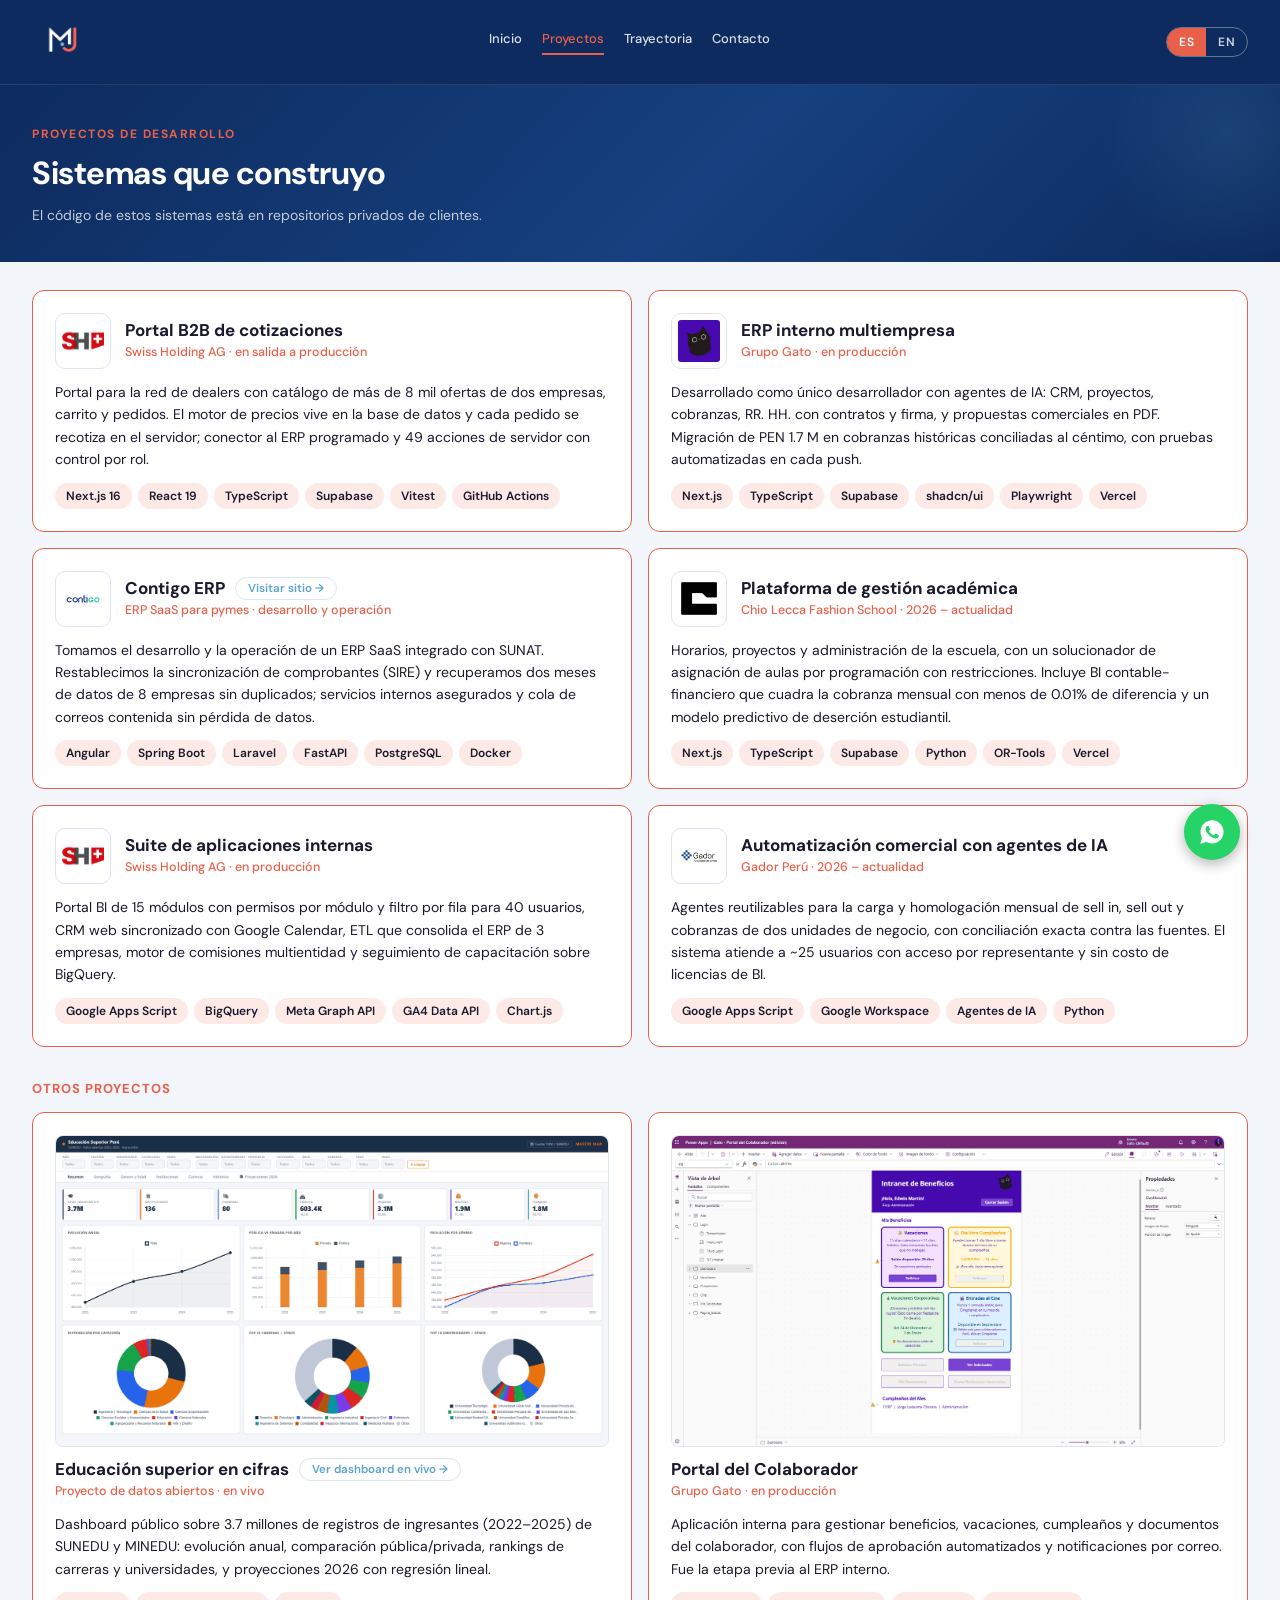
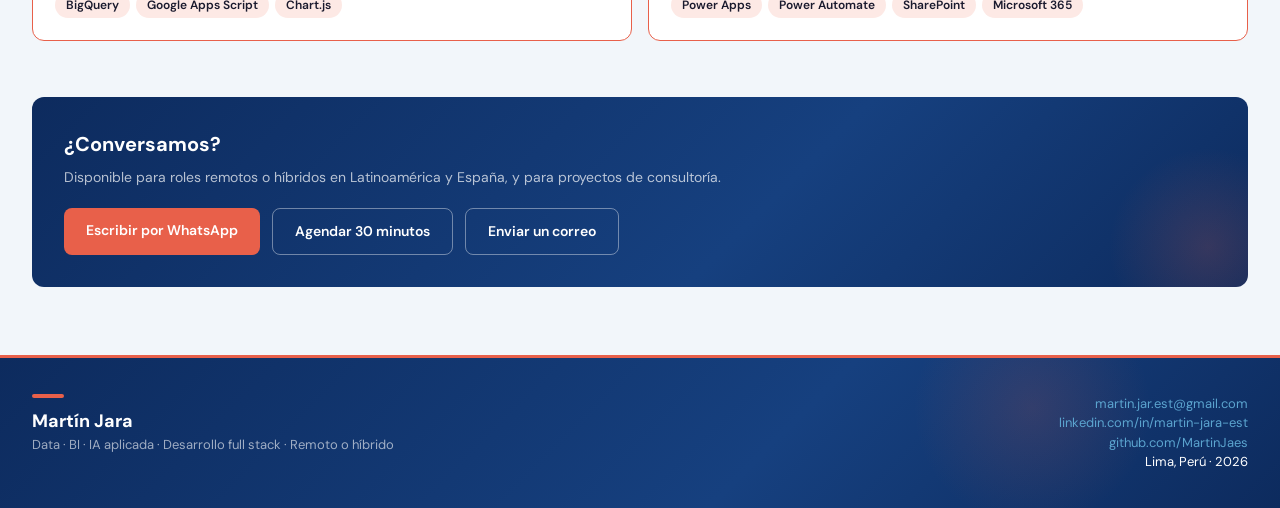
==== proyectos/index.html @ 6c0224cc "Portafolio v3: sitio en tres paginas (Inicio, Proyectos, Trayectoria), tarjetas simetricas y bilingu" ====
<!DOCTYPE html>
<html lang="es">
<head>
<meta charset="UTF-8">
<meta name="viewport" content="width=device-width, initial-scale=1.0">
<title>Proyectos | Martín Jara</title>
<meta name="description" content="Sistemas de datos, BI e IA aplicada construidos con Next.js, Supabase, Google Apps Script y BigQuery.">
<meta name="author" content="Martín Jara">
<meta name="robots" content="index, follow">
<link rel="canonical" href="https://martinjara.work/proyectos/">
<link rel="alternate" hreflang="es" href="https://martinjara.work/proyectos/">
<link rel="alternate" hreflang="en" href="https://martinjara.work/proyectos/?lang=en">
<link rel="alternate" hreflang="x-default" href="https://martinjara.work/proyectos/">
<script>(function(){try{var p=new URLSearchParams(location.search).get("lang");var s=null;try{s=localStorage.getItem("lang");}catch(e){}var l=(p==="en"||p==="es")?p:(s==="en"?"en":"es");document.documentElement.lang=l;}catch(e){}})();</script>
<meta property="og:type" content="website">
<meta property="og:title" content="Proyectos | Martín Jara">
<meta property="og:description" content="Sistemas de datos, BI e IA aplicada construidos con Next.js, Supabase, Google Apps Script y BigQuery.">
<meta property="og:image" content="https://martinjara.work/Imagenes/Opengraph.jpg">
<meta property="og:image:width" content="1536">
<meta property="og:image:height" content="1024">
<meta property="og:url" content="https://martinjara.work/proyectos/">
<meta property="og:site_name" content="Martín Jara">
<meta property="og:locale" content="es_PE">
<meta property="og:locale:alternate" content="en_US">
<meta name="twitter:card" content="summary_large_image">
<meta name="twitter:title" content="Proyectos | Martín Jara">
<meta name="twitter:description" content="Sistemas de datos, BI e IA aplicada construidos con Next.js, Supabase, Google Apps Script y BigQuery.">
<meta name="twitter:image" content="https://martinjara.work/Imagenes/Opengraph.jpg">
<link rel="icon" type="image/png" href="/Imagenes/LOGO PERSONAL.png">
<link rel="preconnect" href="https://fonts.googleapis.com">
<link href="https://fonts.googleapis.com/css2?family=DM+Sans:wght@300;400;500;600;700&display=swap" rel="stylesheet">
<link rel="stylesheet" href="/assets/site.css">

</head>
<body data-page="proyectos" data-title-es="Proyectos | Martín Jara" data-title-en="Projects | Martín Jara" data-desc-es="Sistemas de datos, BI e IA aplicada construidos con Next.js, Supabase, Google Apps Script y BigQuery." data-desc-en="Data, BI and applied AI systems built with Next.js, Supabase, Google Apps Script and BigQuery.">
<a href="https://wa.me/51980005257" target="_blank" class="float-whatsapp" aria-label="WhatsApp">
  <svg width="28" height="28" viewBox="0 0 24 24" fill="white"><path d="M12.04 2C6.58 2 2.13 6.45 2.13 11.91c0 1.75.46 3.45 1.32 4.95L2 22l5.25-1.38a9.9 9.9 0 0 0 4.79 1.22h.01c5.46 0 9.91-4.45 9.91-9.91 0-2.65-1.03-5.14-2.9-7.01A9.82 9.82 0 0 0 12.04 2zm5.79 14.13c-.24.68-1.4 1.31-1.93 1.38-.5.07-1.11.1-1.79-.11-.41-.13-.94-.3-1.62-.6-2.84-1.23-4.7-4.1-4.84-4.29-.14-.19-1.16-1.55-1.16-2.96s.73-2.1.99-2.39c.26-.28.57-.35.76-.35.19 0 .38 0 .55.01.18.01.41-.07.64.49.24.57.81 1.98.88 2.12.07.14.12.31.02.5-.09.19-.14.31-.28.48-.14.17-.29.37-.42.5-.14.14-.28.29-.12.57.16.28.7 1.16 1.51 1.88 1.04.92 1.91 1.21 2.19 1.35.28.14.44.12.61-.07.16-.19.7-.81.88-1.09.19-.28.37-.23.62-.14.26.09 1.63.77 1.91.91.28.14.47.21.54.33.07.12.07.68-.17 1.36z"/></svg>
</a>
<nav class="navbar">
  <div class="container navbar-inner">
    <a href="/" class="navbar-logo-link"><img src="/Imagenes/logo personal negativo sin fondo.png" alt="Martín Jara" class="navbar-logo"></a>
    <div class="navbar-links" id="navLinks">
      <a href="/"><span data-l="es">Inicio</span><span data-l="en">Home</span></a>
      <a href="/proyectos/" class="active"><span data-l="es">Proyectos</span><span data-l="en">Projects</span></a>
      <a href="/trayectoria/"><span data-l="es">Trayectoria</span><span data-l="en">Career</span></a>
      <a href="#contacto"><span data-l="es">Contacto</span><span data-l="en">Contact</span></a>
    </div>
    <div class="nav-right">
      <div class="lang-switch" role="group" aria-label="Idioma / Language">
        <button type="button" data-set="es" lang="es">ES</button>
        <button type="button" data-set="en" lang="en">EN</button>
      </div>
      <button class="navbar-toggle" id="navToggle" aria-label="Menú"><span></span><span></span><span></span></button>
    </div>
  </div>
</nav>
<header class="page-head">
  <div class="container">
    <div class="section-label"><span data-l="es">Proyectos de desarrollo</span><span data-l="en">Development projects</span></div>
    <h1><span data-l="es">Sistemas que construyo</span><span data-l="en">Systems I build</span></h1>
    <p><span data-l="es">El código de estos sistemas está en repositorios privados de clientes.</span><span data-l="en">The code for these systems lives in private client repositories.</span></p>
  </div>
</header>
<section class="section">
  <div class="container">
    <div class="grid-2">
      <article class="pcard" id="p-b2b">
  <div class="pcard-head"><img class="pcard-logo" src="/Imagenes/Swiss Holdong Logo.jpg" alt=""><div><div class="pcard-name"><span data-l="es">Portal B2B de cotizaciones</span><span data-l="en">B2B quoting portal</span></div><div class="pcard-tag"><span data-l="es">Swiss Holding AG · en salida a producción</span><span data-l="en">Swiss Holding AG · going into production</span></div></div></div>
  <p class="pcard-desc" data-l="es">Portal para la red de dealers con catálogo de más de 8 mil ofertas de dos empresas, carrito y pedidos. El motor de precios vive en la base de datos y cada pedido se recotiza en el servidor; conector al ERP programado y 49 acciones de servidor con control por rol.</p>
<p class="pcard-desc" data-l="en">Portal for the dealer network with a catalog of more than 8,000 offers from two companies, cart and orders. The pricing engine lives in the database and every order is re-priced on the server; scheduled ERP connector and 49 server actions with role-based access.</p>
  <div class="chips"><span class="chip">Next.js 16</span><span class="chip">React 19</span><span class="chip">TypeScript</span><span class="chip">Supabase</span><span class="chip">Vitest</span><span class="chip">GitHub Actions</span></div>
  
</article>
      <article class="pcard" id="p-erp">
  <div class="pcard-head"><img class="pcard-logo" src="/Imagenes/agencia gato logo.jpg" alt=""><div><div class="pcard-name"><span data-l="es">ERP interno multiempresa</span><span data-l="en">Multi-company internal ERP</span></div><div class="pcard-tag"><span data-l="es">Grupo Gato · en producción</span><span data-l="en">Grupo Gato · in production</span></div></div></div>
  <p class="pcard-desc" data-l="es">Desarrollado como único desarrollador con agentes de IA: CRM, proyectos, cobranzas, RR. HH. con contratos y firma, y propuestas comerciales en PDF. Migración de PEN 1.7 M en cobranzas históricas conciliadas al céntimo, con pruebas automatizadas en cada push.</p>
<p class="pcard-desc" data-l="en">Built as the sole developer, working with AI agents: CRM, projects, collections, HR with contracts and e-signature, and commercial proposals in PDF. Migrated PEN 1.7M in historical receivables reconciled to the cent, with automated tests on every push.</p>
  <div class="chips"><span class="chip">Next.js</span><span class="chip">TypeScript</span><span class="chip">Supabase</span><span class="chip">shadcn/ui</span><span class="chip">Playwright</span><span class="chip">Vercel</span></div>
  
</article>
      <article class="pcard" id="p-contigo">
  <div class="pcard-head"><img class="pcard-logo" src="/Imagenes/contigo logo.svg" alt=""><div><div class="pcard-name"><span data-l="es">Contigo ERP</span><span data-l="en">Contigo ERP</span> <a class="venture-link" href="https://contigo.com.pe/" target="_blank"><span data-l="es">Visitar sitio →</span><span data-l="en">Visit site →</span></a></div><div class="pcard-tag"><span data-l="es">ERP SaaS para pymes · desarrollo y operación</span><span data-l="en">SaaS ERP for SMEs · development and operations</span></div></div></div>
  <p class="pcard-desc" data-l="es">Tomamos el desarrollo y la operación de un ERP SaaS integrado con SUNAT. Restablecimos la sincronización de comprobantes (SIRE) y recuperamos dos meses de datos de 8 empresas sin duplicados; servicios internos asegurados y cola de correos contenida sin pérdida de datos.</p>
<p class="pcard-desc" data-l="en">We took over development and operations of a SaaS ERP integrated with SUNAT, Peru's tax authority. We restored invoice synchronization (SIRE) and recovered two months of data for 8 companies with no duplicates; internal services secured and the email queue contained with no data loss.</p>
  <div class="chips"><span class="chip">Angular</span><span class="chip">Spring Boot</span><span class="chip">Laravel</span><span class="chip">FastAPI</span><span class="chip">PostgreSQL</span><span class="chip">Docker</span></div>
  
</article>
      <article class="pcard" id="p-chio">
  <div class="pcard-head"><img class="pcard-logo" src="/Imagenes/chio lecca logo.png" alt=""><div><div class="pcard-name"><span data-l="es">Plataforma de gestión académica</span><span data-l="en">Academic management platform</span></div><div class="pcard-tag"><span data-l="es">Chio Lecca Fashion School · 2026 – actualidad</span><span data-l="en">Chio Lecca Fashion School · 2026 – present</span></div></div></div>
  <p class="pcard-desc" data-l="es">Horarios, proyectos y administración de la escuela, con un solucionador de asignación de aulas por programación con restricciones. Incluye BI contable-financiero que cuadra la cobranza mensual con menos de 0.01% de diferencia y un modelo predictivo de deserción estudiantil.</p>
<p class="pcard-desc" data-l="en">Scheduling, projects and school administration, with a classroom-assignment solver based on constraint programming. It includes accounting and finance BI that reconciles monthly collections to within 0.01% and a predictive student-dropout model.</p>
  <div class="chips"><span class="chip">Next.js</span><span class="chip">TypeScript</span><span class="chip">Supabase</span><span class="chip">Python</span><span class="chip">OR-Tools</span><span class="chip">Vercel</span></div>
  
</article>
      <article class="pcard" id="p-suite">
  <div class="pcard-head"><img class="pcard-logo" src="/Imagenes/Swiss Holdong Logo.jpg" alt=""><div><div class="pcard-name"><span data-l="es">Suite de aplicaciones internas</span><span data-l="en">Internal app suite</span></div><div class="pcard-tag"><span data-l="es">Swiss Holding AG · en producción</span><span data-l="en">Swiss Holding AG · in production</span></div></div></div>
  <p class="pcard-desc" data-l="es">Portal BI de 15 módulos con permisos por módulo y filtro por fila para 40 usuarios, CRM web sincronizado con Google Calendar, ETL que consolida el ERP de 3 empresas, motor de comisiones multientidad y seguimiento de capacitación sobre BigQuery.</p>
<p class="pcard-desc" data-l="en">15-module BI portal with module-level permissions and row-level filtering for 40 users, web CRM synced with Google Calendar, ETL that consolidates the ERP of 3 companies, multi-entity commission engine and a training tracker on BigQuery.</p>
  <div class="chips"><span class="chip">Google Apps Script</span><span class="chip">BigQuery</span><span class="chip">Meta Graph API</span><span class="chip">GA4 Data API</span><span class="chip">Chart.js</span></div>
  
</article>
      <article class="pcard" id="p-gador">
  <div class="pcard-head"><img class="pcard-logo" src="/Imagenes/gador logo.jpg" alt=""><div><div class="pcard-name"><span data-l="es">Automatización comercial con agentes de IA</span><span data-l="en">Commercial automation with AI agents</span></div><div class="pcard-tag"><span data-l="es">Gador Perú · 2026 – actualidad</span><span data-l="en">Gador Perú · 2026 – present</span></div></div></div>
  <p class="pcard-desc" data-l="es">Agentes reutilizables para la carga y homologación mensual de sell in, sell out y cobranzas de dos unidades de negocio, con conciliación exacta contra las fuentes. El sistema atiende a ~25 usuarios con acceso por representante y sin costo de licencias de BI.</p>
<p class="pcard-desc" data-l="en">Reusable agents for the monthly loading and normalization of sell-in, sell-out and collections data for two business units, reconciled exactly against the sources. The system serves ~25 users with per-rep access and no BI licensing costs.</p>
  <div class="chips"><span class="chip">Google Apps Script</span><span class="chip">Google Workspace</span><span class="chip"><span data-l="es">Agentes de IA</span><span data-l="en">AI agents</span></span><span class="chip">Python</span></div>
  
</article>
    </div>
    <div class="subhead"><span data-l="es">Otros proyectos</span><span data-l="en">More projects</span></div>
    <div class="grid-2">
      <article class="pcard" id="p-opendata">
  <img class="pcard-img" src="/Imagenes/Dashboard 1.png" alt="" onclick="openLightbox(this.src)">
  <div><div class="pcard-name"><span data-l="es">Educación superior en cifras</span><span data-l="en">Higher education in numbers</span> <a class="venture-link" href="https://script.google.com/macros/s/AKfycbz4XL6-eVPFl9hpVCQW9BAY1IKWmimh3RGj-xOtRRCoBFw6HwN25DZdUpHEsZzzQ4sw/exec" target="_blank"><span data-l="es">Ver dashboard en vivo →</span><span data-l="en">View live dashboard →</span></a></div><div class="pcard-tag"><span data-l="es">Proyecto de datos abiertos · en vivo</span><span data-l="en">Open data project · live</span></div></div>
  <p class="pcard-desc" data-l="es">Dashboard público sobre 3.7 millones de registros de ingresantes (2022–2025) de SUNEDU y MINEDU: evolución anual, comparación pública/privada, rankings de carreras y universidades, y proyecciones 2026 con regresión lineal.</p>
<p class="pcard-desc" data-l="en">Public dashboard on 3.7 million records of admitted students (2022–2025) from SUNEDU and MINEDU: yearly trends, public vs. private comparison, program and university rankings, and 2026 projections with linear regression.</p>
  <div class="chips"><span class="chip">BigQuery</span><span class="chip">Google Apps Script</span><span class="chip">Chart.js</span></div>
  
</article>
      <article class="pcard" id="p-portal">
  <img class="pcard-img" src="/Imagenes/Power apps.png" alt="" onclick="openLightbox(this.src)">
  <div><div class="pcard-name"><span data-l="es">Portal del Colaborador</span><span data-l="en">Employee portal</span></div><div class="pcard-tag"><span data-l="es">Grupo Gato · en producción</span><span data-l="en">Grupo Gato · in production</span></div></div>
  <p class="pcard-desc" data-l="es">Aplicación interna para gestionar beneficios, vacaciones, cumpleaños y documentos del colaborador, con flujos de aprobación automatizados y notificaciones por correo. Fue la etapa previa al ERP interno.</p>
<p class="pcard-desc" data-l="en">Internal application to manage employee benefits, vacations, birthdays and documents, with automated approval flows and email notifications. It was the stage before the internal ERP.</p>
  <div class="chips"><span class="chip">Power Apps</span><span class="chip">Power Automate</span><span class="chip">SharePoint</span><span class="chip">Microsoft 365</span></div>
  
</article>
    </div>
  </div>
</section>
<section class="section" id="contacto">
  <div class="container">
    <div class="cta-block">
      <div class="cta-title"><span data-l="es">¿Conversamos?</span><span data-l="en">Let's talk</span></div>
      <div class="cta-sub"><span data-l="es">Disponible para roles remotos o híbridos en Latinoamérica y España, y para proyectos de consultoría.</span><span data-l="en">Available for remote or hybrid roles in Latin America and Spain, and for consulting projects.</span></div>
      <div class="cta-buttons">
        <a href="https://wa.me/51980005257" target="_blank" class="btn-coral"><span data-l="es">Escribir por WhatsApp</span><span data-l="en">Message on WhatsApp</span></a>
        <a href="https://calendly.com/martin-jar-est/30min" target="_blank" class="btn-outline"><span data-l="es">Agendar 30 minutos</span><span data-l="en">Book 30 minutes</span></a>
        <a href="mailto:martin.jar.est@gmail.com" class="btn-outline"><span data-l="es">Enviar un correo</span><span data-l="en">Send an email</span></a>
      </div>
    </div>
  </div>
</section>
<footer>
  <div class="container footer-inner">
    <div>
      <div class="footer-accent" style="width:32px;height:4px;background:var(--coral);border-radius:2px;margin-bottom:10px;"></div>
      <div class="footer-name">Martín Jara</div>
      <div class="footer-sub"><span data-l="es">Data · BI · IA aplicada · Desarrollo full stack · Remoto o híbrido</span><span data-l="en">Data · BI · Applied AI · Full-stack development · Remote or hybrid</span></div>
    </div>
    <div class="footer-contact">
      <div><a href="mailto:martin.jar.est@gmail.com" target="_blank">martin.jar.est@gmail.com</a></div>
      <div><a href="https://linkedin.com/in/martin-jara-est" target="_blank">linkedin.com/in/martin-jara-est</a></div>
      <div><a href="https://github.com/MartinJaes" target="_blank">github.com/MartinJaes</a></div>
      <div><span data-l="es">Lima, Perú · 2026</span><span data-l="en">Lima, Peru · 2026</span></div>
    </div>
  </div>
</footer>
<div class="lightbox-overlay" id="lightbox" onclick="closeLightbox()">
  <span class="lightbox-close" onclick="closeLightbox()">&times;</span>
  <img id="lightboxImg" src="" alt="" onclick="event.stopPropagation()">
</div>
<script src="/assets/site.js"></script>
</body>
</html>
---- assets/site.css ----
:root{
  --navy:#0D2B5E;
  --coral:#E8604A;
  --blue:#5BA4CF;
  --pale:#FDE9E5;
  --acc:#F0C93A;
  --txt:#1A1A2E;
  --mut:#6B7280;
  --bdr:#DDE6F0;
}
html{scroll-behavior:smooth;}
*{box-sizing:border-box;margin:0;padding:0;}
body{
  font-family:'DM Sans',sans-serif;
  background:#F2F6FA;
  color:var(--txt);
  line-height:1.5;
}
.container{max-width:1400px;margin:0 auto;padding:0 32px;}

/* NAVBAR */
.navbar{position:sticky;top:0;background:var(--navy);border-bottom:1px solid rgba(255,255,255,0.1);z-index:998;padding:12px 0;}
.navbar-inner{display:flex;justify-content:space-between;align-items:center;flex-wrap:wrap;gap:12px;}
.navbar-logo{height:60px;display:block;}
.navbar-links{display:flex;gap:20px;flex-wrap:wrap;}
.navbar-links a{color:rgba(255,255,255,0.85);text-decoration:none;font-size:13px;font-weight:500;position:relative;padding-bottom:6px;}
.navbar-links a::after{content:'';position:absolute;left:0;bottom:0;width:0;height:2px;background:var(--coral);transition:width 0.2s;}
.navbar-links a:hover::after,.navbar-links a.active::after{width:100%;}
.navbar-links a:hover,.navbar-links a.active{color:var(--coral);}
.navbar-toggle{display:none;background:none;border:none;cursor:pointer;padding:8px;flex-direction:column;gap:5px;}
.navbar-toggle span{display:block;width:24px;height:2px;background:#fff;border-radius:2px;}

@media (max-width:768px){
  .navbar-toggle{display:flex;}
  .navbar-links{
    display:none;
    position:absolute;
    top:100%;
    left:0;
    right:0;
    background:var(--navy);
    flex-direction:column;
    padding:16px 32px 20px;
    gap:14px;
    border-top:1px solid rgba(255,255,255,0.1);
  }
  .navbar-links.open{display:flex;}
}

/* HERO */
.hero{
  scroll-margin-top:70px;
  background:linear-gradient(135deg, #0D2B5E 0%, #16407F 55%, #0D2B5E 100%);
  color:#fff;
  padding:56px 0;
  position:relative;
  overflow:hidden;
}
.hero::before{
  content:'';
  position:absolute;
  bottom:-100px;
  left:-100px;
  width:320px;
  height:320px;
  background:radial-gradient(circle, rgba(232,96,74,0.18) 0%, transparent 70%);
  border-radius:50%;
  pointer-events:none;
}
.hero::after{
  content:'';
  position:absolute;
  top:-80px;
  right:-80px;
  width:260px;
  height:260px;
  background:radial-gradient(circle, rgba(91,164,207,0.15) 0%, transparent 70%);
  border-radius:50%;
  pointer-events:none;
}
.hero-inner{
  display:flex;
  gap:40px;
  align-items:flex-start;
  position:relative;
  z-index:1;
}
.hero-photo{
  width:170px;
  height:170px;
  border-radius:12px;
  object-fit:cover;
  border:2px solid var(--coral);
  flex-shrink:0;
  margin-top:4px;
}
.hero-prelabel{
  color:var(--coral);
  font-size:13px;
  font-weight:600;
  letter-spacing:1px;
  text-transform:uppercase;
  margin-bottom:8px;
}
.hero-name{
  font-size:44px;
  font-weight:700;
  letter-spacing:-1px;
  margin-bottom:16px;
}
.pills{display:flex;gap:10px;margin-bottom:20px;flex-wrap:wrap;}
.pill{
  border:1px solid rgba(255,255,255,0.3);
  border-radius:20px;
  padding:6px 16px;
  font-size:13px;
  font-weight:500;
}
.hero-tag{font-size:16px;font-weight:500;margin-bottom:8px;}
.hero-p{font-size:14px;color:rgba(255,255,255,0.75);text-align:justify;}
.hero-stats{
  display:flex;
  gap:32px;
  margin-top:24px;
  flex-wrap:wrap;
}
.hero-stat-num{font-size:26px;font-weight:700;color:var(--coral);line-height:1.1;letter-spacing:-0.5px;}
.hero-stat-lbl{font-size:11px;font-weight:500;color:rgba(255,255,255,0.6);letter-spacing:0.5px;text-transform:uppercase;margin-top:2px;}
.hero-cta{display:flex;gap:12px;margin-top:24px;flex-wrap:wrap;}
.btn-hero{
  display:inline-flex;
  align-items:center;
  gap:7px;
  background:var(--coral);
  color:#fff;
  border-radius:8px;
  padding:11px 20px;
  font-size:13px;
  font-weight:600;
  text-decoration:none;
}
.btn-hero-ghost{
  display:inline-flex;
  align-items:center;
  gap:7px;
  background:transparent;
  color:#fff;
  border:1px solid rgba(255,255,255,0.35);
  border-radius:8px;
  padding:11px 20px;
  font-size:13px;
  font-weight:600;
  text-decoration:none;
}
.hero-contact{
  display:flex;
  gap:24px;
  margin-top:28px;
  padding-top:24px;
  border-top:1px solid rgba(255,255,255,0.15);
  font-size:13px;
  flex-wrap:wrap;
}
.hero-contact a{color:var(--blue);text-decoration:none;}

/* EXPERIENCIA */
.section{padding:28px 0;scroll-margin-top:70px;}
.section-label{
  color:var(--coral);
  font-size:12px;
  font-weight:700;
  letter-spacing:1.5px;
  text-transform:uppercase;
  margin-bottom:8px;
}
.section-title{
  font-size:20px;
  font-weight:700;
  color:var(--navy);
  margin-bottom:24px;
  padding-bottom:20px;
  border-bottom:1px solid var(--bdr);
}
.exp-item{
  display:flex;
  gap:20px;
  padding:24px 0;
  border-bottom:1px solid var(--bdr);
}
.exp-item:last-child{border-bottom:none;}
.exp-logo{
  width:84px;
  height:84px;
  border-radius:8px;
  border:1px solid var(--bdr);
  object-fit:contain;
  padding:8px;
  background:#fff;
  flex-shrink:0;
}
.exp-date{color:var(--blue);font-size:13px;font-weight:500;margin-bottom:4px;}
.exp-role{font-size:17px;font-weight:700;color:var(--txt);margin-bottom:2px;}
.exp-company{font-size:14px;color:var(--mut);margin-bottom:8px;}
.exp-desc{font-size:14px;color:var(--txt);line-height:1.6;text-align:justify;}

/* FORMACION */
.study-grid{display:grid;grid-template-columns:1fr 1fr;gap:16px;margin-bottom:32px;}
.study-card{border:1px solid var(--coral);border-radius:10px;padding:18px 20px;background:#fff;display:flex;gap:14px;align-items:flex-start;}
.study-logo-wrap{width:60px;height:60px;border:1px solid var(--bdr);border-radius:6px;background:#fff;padding:4px;flex-shrink:0;overflow:hidden;display:flex;align-items:center;justify-content:center;}
.study-logo-wrap img{width:100%;height:100%;object-fit:contain;}
.study-title{font-size:15px;font-weight:700;margin-bottom:2px;}
.study-inst{font-size:13px;color:var(--blue);margin-bottom:4px;}
.study-date{font-size:12px;color:var(--mut);}
.badge-curso{display:inline-block;background:var(--acc);color:var(--navy);font-size:11px;font-weight:700;padding:2px 8px;border-radius:10px;margin-left:6px;}
.certs-label{font-size:12px;font-weight:700;letter-spacing:1px;color:var(--txt);text-transform:uppercase;margin-bottom:14px;}
.certs-grid{display:grid;grid-template-columns:1fr 1fr 1fr;gap:10px;}
.cert-row{display:flex;align-items:center;gap:12px;background:var(--pale);border-radius:8px;padding:10px 14px;}
.cert-logo-wrap{width:36px;height:36px;background:#fff;border-radius:8px;padding:4px;flex-shrink:0;overflow:hidden;display:flex;align-items:center;justify-content:center;}
.cert-logo-wrap img{width:100%;height:100%;object-fit:contain;}
.cert-title{font-size:13px;font-weight:700;color:var(--txt);}
.cert-issuer{font-size:12px;color:var(--mut);}

/* CONSULTORIA */
.cards-3{display:grid;grid-template-columns:1fr 1fr;gap:16px;}
.client-card{border:1px solid var(--bdr);border-radius:10px;padding:20px;background:#fff;display:flex;gap:16px;align-items:flex-start;}
.client-logo-wrap{width:88px;height:88px;border-radius:10px;border:1px solid var(--bdr);background:#fff;padding:10px;flex-shrink:0;overflow:hidden;display:flex;align-items:center;justify-content:center;}
.client-logo-wrap img{width:100%;height:100%;object-fit:contain;}
.client-name{font-size:15px;font-weight:700;margin-bottom:2px;}
.client-cat{font-size:11px;font-weight:700;color:var(--coral);letter-spacing:0.5px;text-transform:uppercase;margin-bottom:8px;}
.client-date{font-size:12px;color:var(--blue);font-weight:500;margin-bottom:8px;}
.client-desc{font-size:13px;color:var(--txt);line-height:1.6;text-align:justify;}

/* PROYECTOS PROPIOS */
.venture-card{border:1px solid var(--coral);border-radius:10px;padding:24px;background:#fff;margin-bottom:16px;}
.venture-header{display:flex;align-items:flex-start;gap:14px;margin-bottom:20px;}
.venture-logo-wrap{width:84px;height:84px;border-radius:10px;background:#fff;flex-shrink:0;overflow:hidden;display:flex;align-items:center;justify-content:center;}
.venture-logo-wrap img{width:100%;height:100%;object-fit:contain;}
.venture-name{font-size:18px;font-weight:700;}
.venture-link{font-size:12px;color:var(--blue);text-decoration:none;font-weight:600;border:1px solid var(--bdr);border-radius:20px;padding:3px 12px;}
.venture-tag{font-size:13px;color:var(--coral);font-weight:500;}
.venture-desc{font-size:14px;color:var(--txt);line-height:1.6;margin-bottom:14px;text-align:justify;}
.venture-badge{display:inline-block;background:var(--acc);color:var(--navy);font-size:13px;font-weight:700;padding:6px 14px;border-radius:6px;}
.venture-highlights{display:grid;grid-template-columns:1fr 1fr;gap:8px;margin-top:10px;}
.venture-highlight{background:var(--pale);border-radius:6px;padding:8px 12px;font-size:13px;font-weight:600;color:var(--txt);}
.venture-eyebrow{color:var(--coral);font-size:11px;font-weight:700;letter-spacing:0.5px;text-transform:uppercase;margin-bottom:4px;}

/* DOCENCIA */
.teach-grid{display:grid;grid-template-columns:1fr 1fr 1fr;gap:14px;}
.teach-card{background:var(--pale);border-radius:10px;padding:16px 18px;display:flex;gap:14px;align-items:center;}
.teach-logo-wrap{width:52px;height:52px;background:#fff;border-radius:8px;padding:4px;flex-shrink:0;overflow:hidden;display:flex;align-items:center;justify-content:center;}
.teach-logo-wrap img{width:100%;height:100%;object-fit:contain;}
.teach-name{font-size:14px;font-weight:700;}
.teach-inst{font-size:12px;color:var(--mut);}
.teach-spec{font-size:12px;color:var(--coral);font-weight:500;}

/* SERVICIOS */
.svc-grid{display:grid;grid-template-columns:1fr 1fr;gap:16px;margin-bottom:32px;}
.svc-card{border:1px solid var(--bdr);border-radius:10px;padding:20px;}
.svc-card.pale{background:var(--pale);border-color:var(--coral);}
.svc-header{display:flex;align-items:baseline;gap:8px;margin-bottom:8px;}
.svc-num{font-size:11px;font-weight:700;color:var(--coral);}
.svc-title{font-size:16px;font-weight:700;}
.svc-desc{font-size:13px;color:var(--txt);line-height:1.6;margin-bottom:12px;text-align:justify;}
.svc-tags{display:flex;gap:6px;flex-wrap:wrap;}
.svc-tag{background:#fff;border:1px solid var(--bdr);border-radius:12px;font-size:11px;padding:3px 10px;color:var(--mut);}
.cta-block{background:linear-gradient(135deg, #0D2B5E 0%, #16407F 60%, #0D2B5E 100%);color:#fff;border-radius:12px;padding:32px;position:relative;overflow:hidden;}
.cta-block::before{content:'';position:absolute;bottom:-60px;right:-60px;width:200px;height:200px;background:radial-gradient(circle, rgba(232,96,74,0.18) 0%, transparent 70%);border-radius:50%;pointer-events:none;}
.cta-title{font-size:20px;font-weight:700;margin-bottom:8px;}
.cta-sub{font-size:14px;color:rgba(255,255,255,0.7);margin-bottom:20px;}
.cta-buttons{display:flex;gap:12px;}
.btn-coral{background:var(--coral);color:#fff;border:none;border-radius:8px;padding:12px 22px;font-size:14px;font-weight:600;text-decoration:none;}
.btn-outline{background:transparent;color:#fff;border:1px solid rgba(255,255,255,0.4);border-radius:8px;padding:12px 22px;font-size:14px;font-weight:600;text-decoration:none;}

/* DASHBOARD LIVE */
.dash-block{margin-bottom:40px;}
.dash-desc{font-size:14px;color:var(--txt);line-height:1.6;margin-bottom:20px;text-align:justify;}
.dash-imgs{display:grid;grid-template-columns:1fr 1fr;gap:14px;margin-bottom:16px;}
.dash-imgs img{width:100%;border-radius:10px;border:1px solid var(--bdr);cursor:zoom-in;}
.lightbox-overlay{display:none;position:fixed;top:0;left:0;width:100%;height:100%;background:rgba(0,0,0,0.9);z-index:1000;align-items:center;justify-content:center;cursor:zoom-out;}
.lightbox-overlay.open{display:flex;}
.lightbox-overlay img{max-width:92%;max-height:92%;border-radius:8px;box-shadow:0 10px 40px rgba(0,0,0,0.5);cursor:default;}
.lightbox-close{position:absolute;top:20px;right:30px;color:#fff;font-size:36px;cursor:pointer;line-height:1;}
.dash-tags{display:flex;gap:8px;flex-wrap:wrap;margin-bottom:16px;}

/* FOOTER */
footer{background:linear-gradient(135deg, #0D2B5E 0%, #16407F 60%, #0D2B5E 100%);color:#fff;padding:36px 0;margin-top:40px;border-top:3px solid var(--coral);position:relative;overflow:hidden;}
footer::before{content:'';position:absolute;top:-70px;right:10%;width:240px;height:240px;background:radial-gradient(circle, rgba(232,96,74,0.15) 0%, transparent 70%);border-radius:50%;pointer-events:none;}
.footer-inner{display:flex;justify-content:space-between;align-items:flex-start;flex-wrap:wrap;gap:16px;position:relative;z-index:1;}
.footer-name{font-size:18px;font-weight:700;}
.footer-sub{font-size:13px;color:rgba(255,255,255,0.6);}
.footer-contact{text-align:right;font-size:13px;}
.footer-contact a{color:var(--blue);text-decoration:none;}

.float-whatsapp{position:fixed;bottom:40px;right:40px;width:56px;height:56px;background:#25D366;border-radius:50%;display:flex;align-items:center;justify-content:center;box-shadow:0 4px 14px rgba(0,0,0,0.3);z-index:999;transition:transform 0.2s;}
.float-whatsapp:hover{transform:scale(1.08);}

@media (max-width:900px){
  .study-grid,.certs-grid,.cards-3,.teach-grid,.svc-grid,.dash-imgs,.venture-highlights{grid-template-columns:1fr;}
}
@media (max-width:680px){
  .hero-inner{flex-direction:column;text-align:center;}
  .hero-contact{justify-content:center;}
  .hero-stats{justify-content:center;gap:20px 26px;}
  .hero-cta{justify-content:center;}
  .exp-date-inline{display:block;margin-top:2px;}
  .venture-desc{text-align:left;}
  .cta-buttons{gap:8px;}
  .cta-buttons a{font-size:13px;padding:12px 16px;}
  .pills{display:grid;grid-template-columns:1fr 1fr;gap:10px;}
  .pills .pill{text-align:center;}
  .pills .pill:last-child{grid-column:1 / -1;justify-self:center;max-width:170px;}
  .hero-p{text-align:center;}
  .footer-inner{flex-direction:column;align-items:center;text-align:center;}
  .footer-accent{margin:0 auto 10px;}
  .footer-contact{text-align:center;}
  .footer-contact a{display:inline-flex;flex-direction:row-reverse;align-items:center;gap:4px;}
}
.venture-highlights.stack{display:flex;flex-wrap:wrap;gap:6px;}
.venture-highlights.stack .venture-highlight{display:inline-block;width:auto;padding:4px 11px;font-size:12px;border-radius:999px;}

/* v2: idioma, stack, consultoría */
html[lang="es"] [data-l="en"],html[lang="en"] [data-l="es"]{display:none !important;}
.nav-right{display:flex;align-items:center;gap:10px;}
.lang-switch{display:flex;border:1px solid rgba(255,255,255,0.35);border-radius:999px;overflow:hidden;}
.lang-switch button{background:none;border:0;color:rgba(255,255,255,0.8);font:600 12px 'DM Sans',sans-serif;padding:6px 12px;cursor:pointer;letter-spacing:0.5px;}
html[lang="es"] .lang-switch button[data-set="es"],html[lang="en"] .lang-switch button[data-set="en"]{background:var(--coral);color:#fff;}
.exp-date-inline{color:var(--blue);font-weight:500;}
.section-intro{font-size:14px;color:var(--mut);margin:-8px 0 20px;}
.sub-label{margin-top:28px;margin-bottom:14px;}
.venture-card{scroll-margin-top:90px;}
.venture-card .dash-imgs{margin-top:4px;}
.venture-highlights.stack{margin-top:12px;}
.svc-card{background:#fff;}
.svc-used{font-size:12px;color:var(--mut);margin-top:12px;padding-top:10px;border-top:1px dashed var(--bdr);}
.svc-used a{color:var(--blue);text-decoration:none;font-weight:600;}
.svc-used a:hover{text-decoration:underline;}
.client-list{list-style:none;margin-top:6px;display:grid;grid-template-columns:1fr 1fr;gap:14px 24px;}
.client-list li{display:flex;gap:12px;align-items:flex-start;}
.client-list .cl-logo{width:44px;height:44px;border:1px solid var(--bdr);border-radius:6px;background:#fff;padding:4px;object-fit:contain;flex-shrink:0;}
.client-list .cl-name{font-weight:700;font-size:14px;}
.client-list .cl-date{color:var(--blue);font-weight:500;font-size:12px;margin-left:8px;}
.client-list .cl-desc{font-size:13px;line-height:1.55;margin-top:2px;}
.cta-buttons{flex-wrap:wrap;}
@media (max-width:900px){.client-list{grid-template-columns:1fr;}}
@media (max-width:768px){.nav-right{margin-left:auto;}}
@media (max-width:680px){.venture-header{flex-direction:column;gap:12px;}.venture-logo-wrap{width:64px;height:64px;}.svc-desc,.exp-desc,.venture-desc,.dash-desc{text-align:left;}.exp-item{flex-direction:column;gap:12px;}.exp-logo{width:64px;height:64px;}}

/* v3: multipágina */
.navbar-logo-link{display:block;}
.page-head{background:linear-gradient(135deg,#0D2B5E 0%,#16407F 55%,#0D2B5E 100%);color:#fff;padding:40px 0 36px;position:relative;overflow:hidden;}
.page-head::after{content:'';position:absolute;top:-80px;right:-80px;width:260px;height:260px;background:radial-gradient(circle,rgba(91,164,207,0.15) 0%,transparent 70%);border-radius:50%;pointer-events:none;}
.page-head .section-label{margin-bottom:6px;}
.page-head h1{font-size:32px;font-weight:700;letter-spacing:-0.5px;margin-bottom:8px;}
.page-head p{font-size:14px;color:rgba(255,255,255,0.75);max-width:760px;}
.section-head{display:flex;justify-content:space-between;align-items:flex-end;gap:16px;flex-wrap:wrap;margin-bottom:20px;padding-bottom:16px;border-bottom:1px solid var(--bdr);}
.section-head .section-title{margin:0;padding:0;border:0;}
.more-link{font-size:13px;font-weight:600;color:var(--coral);text-decoration:none;white-space:nowrap;}
.more-link:hover{text-decoration:underline;}
.grid-2,.grid-3{display:grid;gap:16px;align-items:stretch;}
.grid-2{grid-template-columns:repeat(2,minmax(0,1fr));}
.grid-3{grid-template-columns:repeat(3,minmax(0,1fr));}
.pcard{background:#fff;border:1px solid var(--coral);border-radius:12px;padding:22px;display:flex;flex-direction:column;gap:12px;scroll-margin-top:96px;}
.pcard-head{display:flex;gap:14px;align-items:center;min-height:56px;}
.pcard-logo{width:56px;height:56px;border-radius:10px;border:1px solid var(--bdr);background:#fff;padding:6px;object-fit:contain;flex-shrink:0;}
.pcard-name{font-size:17px;font-weight:700;line-height:1.25;color:var(--txt);}
.pcard-tag{font-size:12.5px;color:var(--coral);font-weight:500;margin-top:2px;}
.pcard-desc{font-size:14px;line-height:1.6;color:var(--txt);flex:1;}
.pcard-img{width:100%;aspect-ratio:16/9;object-fit:cover;object-position:top;border-radius:8px;border:1px solid var(--bdr);cursor:zoom-in;}
.chips{display:flex;flex-wrap:wrap;gap:6px;}
.chip{background:var(--pale);border-radius:999px;padding:4px 11px;font-size:12px;font-weight:600;color:var(--txt);}
.pcard-foot{display:flex;justify-content:space-between;align-items:center;gap:10px;flex-wrap:wrap;padding-top:12px;border-top:1px dashed var(--bdr);}
.pcard-link{font-size:12.5px;font-weight:600;color:var(--blue);text-decoration:none;}
.pcard-link:hover{text-decoration:underline;}
.sgroup{background:#fff;border:1px solid var(--bdr);border-radius:12px;padding:18px 20px;}
.sgroup-title{font-size:15px;font-weight:700;margin-bottom:10px;color:var(--navy);}
.sgroup .chip{background:#F2F6FA;border:1px solid var(--bdr);font-weight:500;color:var(--txt);}
.tl{display:grid;grid-template-columns:repeat(5,minmax(0,1fr));gap:12px;}
.tl-item{background:#fff;border:1px solid var(--bdr);border-top:3px solid var(--coral);border-radius:10px;padding:14px 16px;display:flex;flex-direction:column;gap:4px;}
.tl-date{font-size:12px;color:var(--blue);font-weight:600;}
.tl-role{font-size:14px;font-weight:700;line-height:1.3;}
.tl-org{font-size:12.5px;color:var(--mut);}
.subhead{font-size:13px;font-weight:700;letter-spacing:1px;text-transform:uppercase;color:var(--coral);margin:32px 0 14px;}
@media (max-width:1100px){.tl{grid-template-columns:repeat(3,minmax(0,1fr));}}
@media (max-width:900px){.grid-2,.grid-3{grid-template-columns:1fr;}.tl{grid-template-columns:1fr 1fr;}}
@media (max-width:680px){.page-head h1{font-size:26px;}.tl{grid-template-columns:1fr;}.section-head{align-items:flex-start;}}
.pcard-name .venture-link{font-size:11.5px;margin-left:6px;vertical-align:middle;white-space:nowrap;}
@media (max-width:680px){.hero-stats{display:grid;grid-template-columns:1fr 1fr;gap:18px 12px;}.hero-p{font-size:13.5px;}}
@media (max-width:680px){.float-whatsapp{width:48px;height:48px;bottom:20px;right:16px;}}
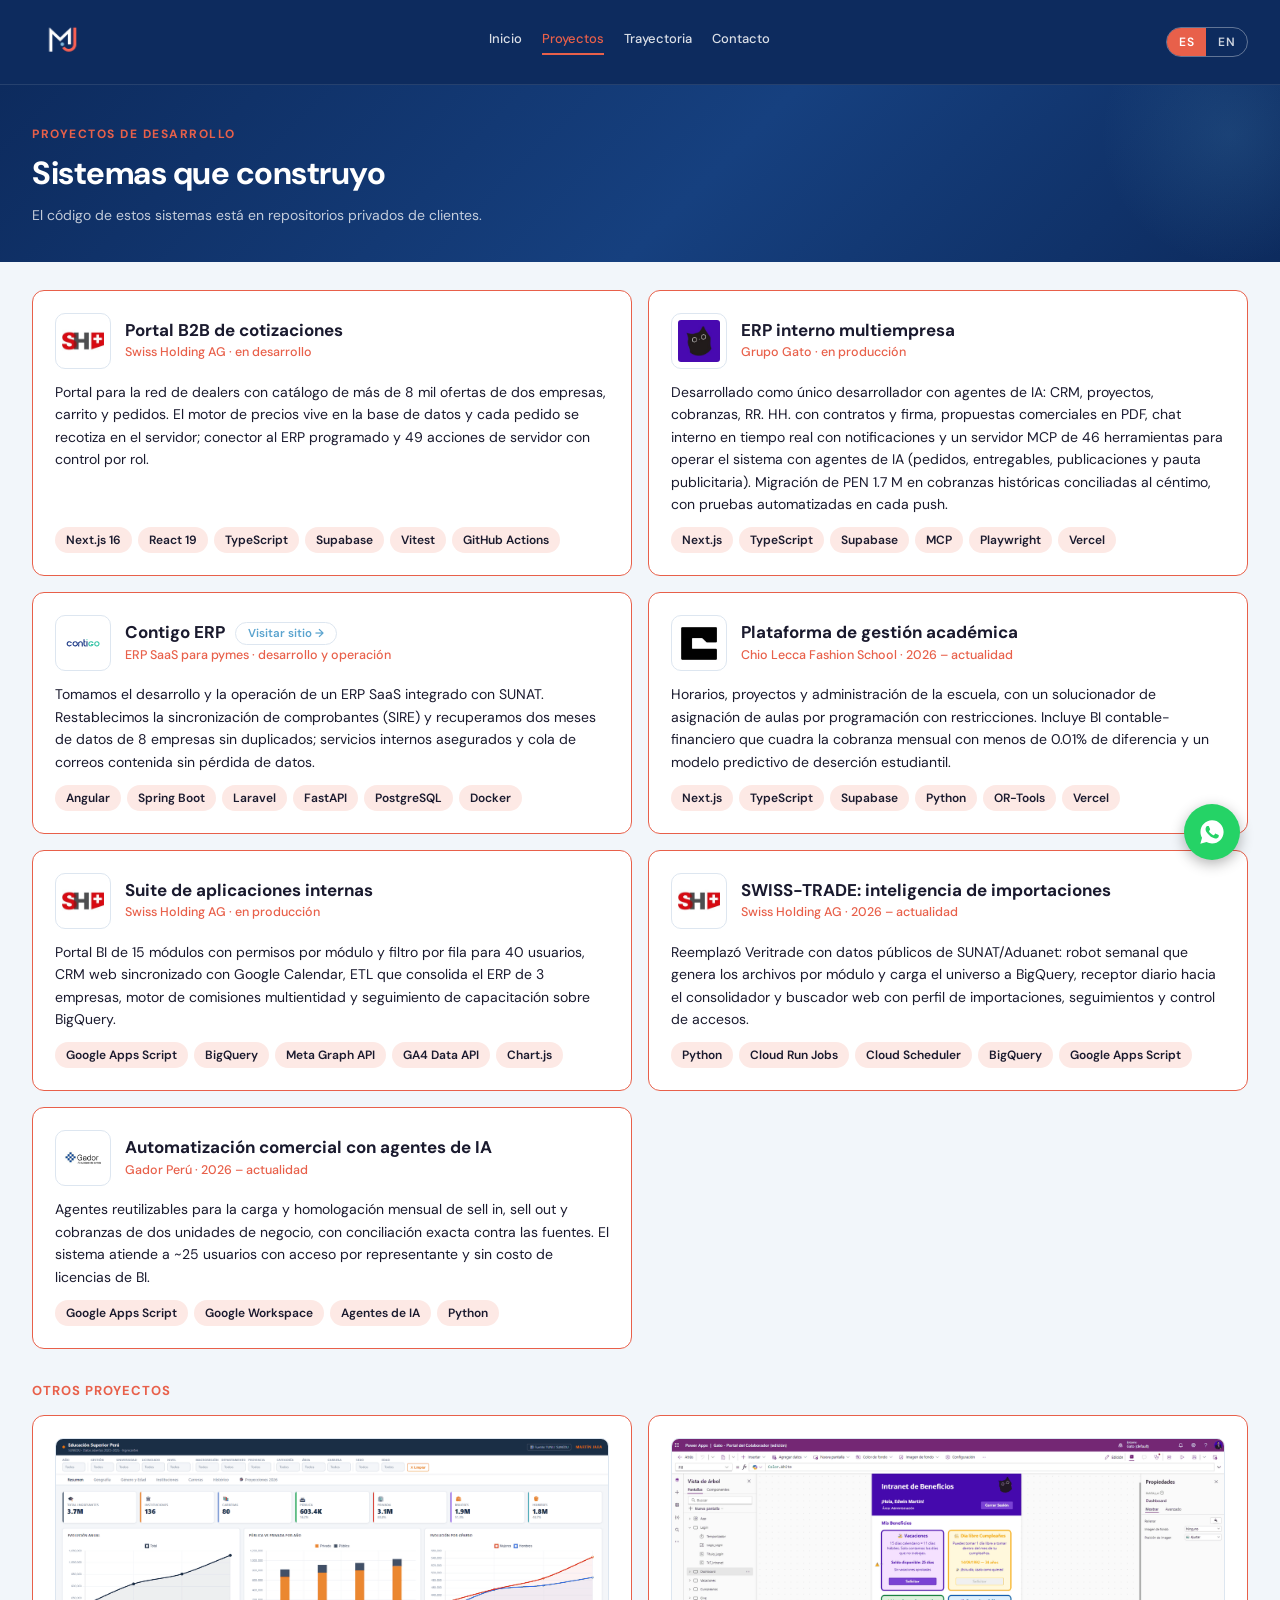
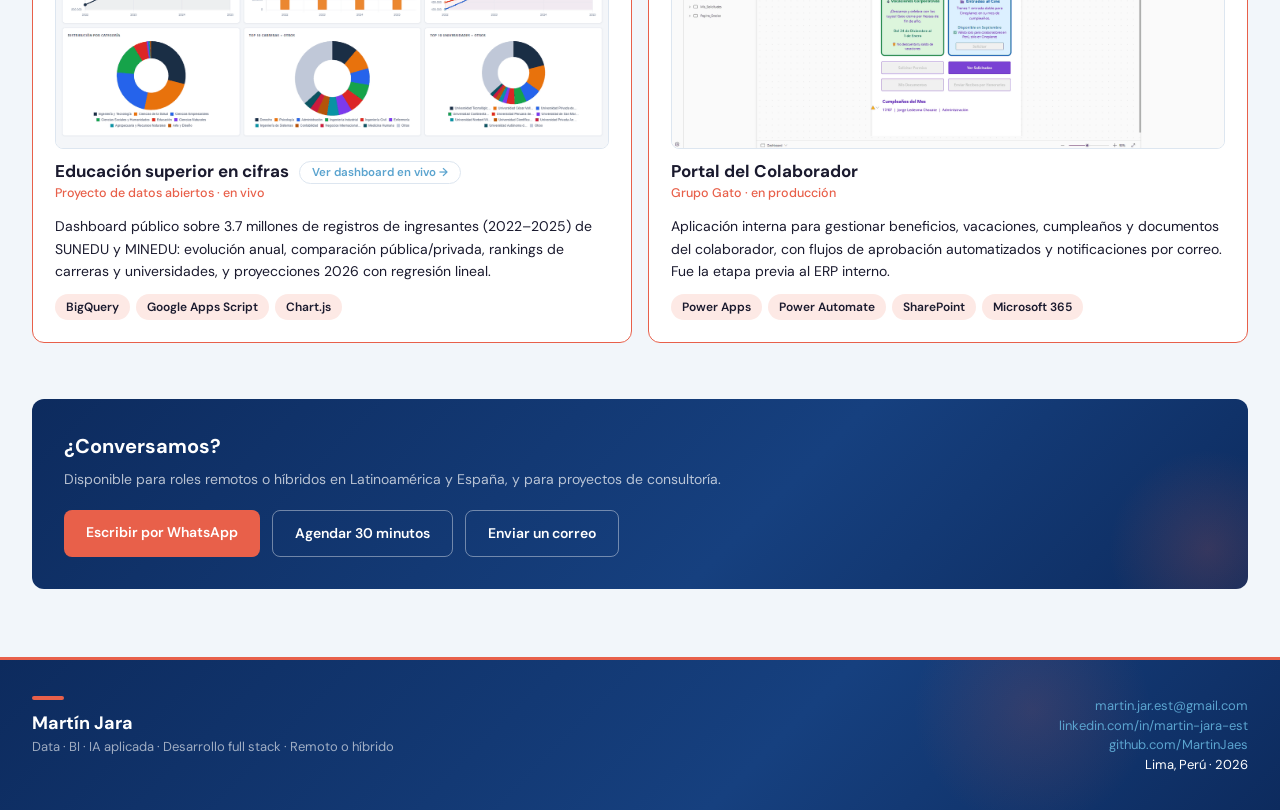
==== commit 94a13094: "Actualizacion nov 2026: cargo y fechas en Swiss Holding, SWISS-TRADE, ERP con MCP y chat, stack de n" ====
--- a/proyectos/index.html
+++ b/proyectos/index.html
@@ -65,7 +65,7 @@
   <div class="container">
     <div class="grid-2">
       <article class="pcard" id="p-b2b">
-  <div class="pcard-head"><img class="pcard-logo" src="/Imagenes/Swiss Holdong Logo.jpg" alt=""><div><div class="pcard-name"><span data-l="es">Portal B2B de cotizaciones</span><span data-l="en">B2B quoting portal</span></div><div class="pcard-tag"><span data-l="es">Swiss Holding AG · en salida a producción</span><span data-l="en">Swiss Holding AG · going into production</span></div></div></div>
+  <div class="pcard-head"><img class="pcard-logo" src="/Imagenes/Swiss Holdong Logo.jpg" alt=""><div><div class="pcard-name"><span data-l="es">Portal B2B de cotizaciones</span><span data-l="en">B2B quoting portal</span></div><div class="pcard-tag"><span data-l="es">Swiss Holding AG · en desarrollo</span><span data-l="en">Swiss Holding AG · in development</span></div></div></div>
   <p class="pcard-desc" data-l="es">Portal para la red de dealers con catálogo de más de 8 mil ofertas de dos empresas, carrito y pedidos. El motor de precios vive en la base de datos y cada pedido se recotiza en el servidor; conector al ERP programado y 49 acciones de servidor con control por rol.</p>
 <p class="pcard-desc" data-l="en">Portal for the dealer network with a catalog of more than 8,000 offers from two companies, cart and orders. The pricing engine lives in the database and every order is re-priced on the server; scheduled ERP connector and 49 server actions with role-based access.</p>
   <div class="chips"><span class="chip">Next.js 16</span><span class="chip">React 19</span><span class="chip">TypeScript</span><span class="chip">Supabase</span><span class="chip">Vitest</span><span class="chip">GitHub Actions</span></div>
@@ -73,9 +73,9 @@
 </article>
       <article class="pcard" id="p-erp">
   <div class="pcard-head"><img class="pcard-logo" src="/Imagenes/agencia gato logo.jpg" alt=""><div><div class="pcard-name"><span data-l="es">ERP interno multiempresa</span><span data-l="en">Multi-company internal ERP</span></div><div class="pcard-tag"><span data-l="es">Grupo Gato · en producción</span><span data-l="en">Grupo Gato · in production</span></div></div></div>
-  <p class="pcard-desc" data-l="es">Desarrollado como único desarrollador con agentes de IA: CRM, proyectos, cobranzas, RR. HH. con contratos y firma, y propuestas comerciales en PDF. Migración de PEN 1.7 M en cobranzas históricas conciliadas al céntimo, con pruebas automatizadas en cada push.</p>
-<p class="pcard-desc" data-l="en">Built as the sole developer, working with AI agents: CRM, projects, collections, HR with contracts and e-signature, and commercial proposals in PDF. Migrated PEN 1.7M in historical receivables reconciled to the cent, with automated tests on every push.</p>
-  <div class="chips"><span class="chip">Next.js</span><span class="chip">TypeScript</span><span class="chip">Supabase</span><span class="chip">shadcn/ui</span><span class="chip">Playwright</span><span class="chip">Vercel</span></div>
+  <p class="pcard-desc" data-l="es">Desarrollado como único desarrollador con agentes de IA: CRM, proyectos, cobranzas, RR. HH. con contratos y firma, propuestas comerciales en PDF, chat interno en tiempo real con notificaciones y un servidor MCP de 46 herramientas para operar el sistema con agentes de IA (pedidos, entregables, publicaciones y pauta publicitaria). Migración de PEN 1.7 M en cobranzas históricas conciliadas al céntimo, con pruebas automatizadas en cada push.</p>
+<p class="pcard-desc" data-l="en">Built as the sole developer, working with AI agents: CRM, projects, collections, HR with contracts and e-signature, commercial proposals in PDF, real-time internal chat with notifications and a 46-tool MCP server to run the system with AI agents (requests, deliverables, publishing and Ads budgets). Migrated PEN 1.7M in historical receivables reconciled to the cent, with automated tests on every push.</p>
+  <div class="chips"><span class="chip">Next.js</span><span class="chip">TypeScript</span><span class="chip">Supabase</span><span class="chip">MCP</span><span class="chip">Playwright</span><span class="chip">Vercel</span></div>
   
 </article>
       <article class="pcard" id="p-contigo">
@@ -97,6 +97,13 @@
   <p class="pcard-desc" data-l="es">Portal BI de 15 módulos con permisos por módulo y filtro por fila para 40 usuarios, CRM web sincronizado con Google Calendar, ETL que consolida el ERP de 3 empresas, motor de comisiones multientidad y seguimiento de capacitación sobre BigQuery.</p>
 <p class="pcard-desc" data-l="en">15-module BI portal with module-level permissions and row-level filtering for 40 users, web CRM synced with Google Calendar, ETL that consolidates the ERP of 3 companies, multi-entity commission engine and a training tracker on BigQuery.</p>
   <div class="chips"><span class="chip">Google Apps Script</span><span class="chip">BigQuery</span><span class="chip">Meta Graph API</span><span class="chip">GA4 Data API</span><span class="chip">Chart.js</span></div>
+  
+</article>
+      <article class="pcard" id="p-swisstrade">
+  <div class="pcard-head"><img class="pcard-logo" src="/Imagenes/Swiss Holdong Logo.jpg" alt=""><div><div class="pcard-name"><span data-l="es">SWISS-TRADE: inteligencia de importaciones</span><span data-l="en">SWISS-TRADE: import intelligence</span></div><div class="pcard-tag"><span data-l="es">Swiss Holding AG · 2026 – actualidad</span><span data-l="en">Swiss Holding AG · 2026 – present</span></div></div></div>
+  <p class="pcard-desc" data-l="es">Reemplazó Veritrade con datos públicos de SUNAT/Aduanet: robot semanal que genera los archivos por módulo y carga el universo a BigQuery, receptor diario hacia el consolidador y buscador web con perfil de importaciones, seguimientos y control de accesos.</p>
+<p class="pcard-desc" data-l="en">Replaced Veritrade with public SUNAT/Aduanet data: a weekly robot that builds the files per module and loads the full universe into BigQuery, a daily feed into the consolidator and a web search tool with import profiles, watchlists and access control.</p>
+  <div class="chips"><span class="chip">Python</span><span class="chip">Cloud Run Jobs</span><span class="chip">Cloud Scheduler</span><span class="chip">BigQuery</span><span class="chip">Google Apps Script</span></div>
   
 </article>
       <article class="pcard" id="p-gador">
--- a/assets/site.css
+++ b/assets/site.css
@@ -387,3 +387,60 @@
 .pcard-name .venture-link{font-size:11.5px;margin-left:6px;vertical-align:middle;white-space:nowrap;}
 @media (max-width:680px){.hero-stats{display:grid;grid-template-columns:1fr 1fr;gap:18px 12px;}.hero-p{font-size:13.5px;}}
 @media (max-width:680px){.float-whatsapp{width:48px;height:48px;bottom:20px;right:16px;}}
+.vcard{background:#fff;border:1px solid var(--bdr);border-top:4px solid var(--coral);border-radius:12px;padding:22px;display:flex;flex-direction:column;gap:8px;}
+.vcard-num{font-size:12px;font-weight:700;color:var(--coral);letter-spacing:1px;}
+.vcard-title{font-size:18px;font-weight:700;color:var(--navy);line-height:1.25;}
+.vcard-desc{font-size:13.5px;color:var(--mut);line-height:1.55;}
+.vcard-list{list-style:none;display:flex;flex-direction:column;gap:10px;margin-top:6px;padding-top:12px;border-top:1px dashed var(--bdr);}
+.vcard-list li{position:relative;padding-left:22px;font-size:14px;line-height:1.5;color:var(--txt);}
+.vcard-list li::before{content:'';position:absolute;left:0;top:5px;width:12px;height:12px;border-radius:50%;background:var(--pale);border:3px solid var(--coral);box-sizing:border-box;}
+.stack-strip{background:#fff;border:1px solid var(--bdr);border-radius:12px;padding:16px 18px;}
+.stack-strip .chip{background:#F2F6FA;border:1px solid var(--bdr);font-weight:500;}
+.devblock{margin-top:16px;background:linear-gradient(135deg,#0D2B5E 0%,#16407F 60%,#0D2B5E 100%);color:#fff;border-radius:12px;padding:24px;display:grid;grid-template-columns:minmax(220px,1fr) 3fr;gap:24px;align-items:center;position:relative;overflow:hidden;}
+.devblock::after{content:'';position:absolute;bottom:-70px;right:-70px;width:220px;height:220px;background:radial-gradient(circle,rgba(232,96,74,0.18) 0%,transparent 70%);border-radius:50%;pointer-events:none;}
+.devblock-title{font-size:20px;font-weight:700;line-height:1.25;margin-top:6px;}
+.devblock-desc{font-size:13.5px;color:rgba(255,255,255,0.72);margin-top:6px;line-height:1.5;}
+.devblock-grid{display:grid;grid-template-columns:repeat(4,minmax(0,1fr));gap:12px;position:relative;z-index:1;}
+.devcap{background:rgba(255,255,255,0.07);border:1px solid rgba(255,255,255,0.15);border-radius:10px;padding:14px 16px;}
+.devcap-title{font-size:14px;font-weight:700;color:#fff;margin-bottom:6px;}
+.devcap-proof{font-size:13px;line-height:1.5;color:rgba(255,255,255,0.78);}
+@media (max-width:1100px){.devblock{grid-template-columns:1fr;}.devblock-grid{grid-template-columns:repeat(2,minmax(0,1fr));}}
+@media (max-width:680px){.devblock-grid{grid-template-columns:1fr;}}
+
+/* v6: animación */
+.hero-net{position:absolute;inset:0;width:100%;height:100%;z-index:0;pointer-events:none;opacity:.9;}
+.hero-inner{position:relative;z-index:1;}
+.js-motion .reveal{opacity:0;transform:translateY(18px);transition:opacity .6s ease,transform .6s cubic-bezier(.2,.7,.2,1);transition-delay:var(--rd,0s);}
+.js-motion .reveal.in{opacity:1;transform:none;}
+.pcard,.vcard,.sgroup,.tl-item{transition:transform .25s ease,box-shadow .25s ease,border-color .25s ease;}
+.pcard:hover{transform:translateY(-4px);box-shadow:0 12px 28px rgba(13,43,94,.12);border-color:#d94a33;}
+.vcard:hover,.tl-item:hover{transform:translateY(-3px);box-shadow:0 10px 24px rgba(13,43,94,.10);}
+.devblock-grid{position:relative;}
+.devblock-grid::before{content:'';position:absolute;left:0;right:0;top:-10px;height:2px;background:rgba(255,255,255,.12);border-radius:2px;}
+.devblock-grid::after{content:'';position:absolute;top:-11px;left:0;width:18%;height:4px;border-radius:4px;background:linear-gradient(90deg,transparent,var(--coral),#ffb3a6);box-shadow:0 0 12px var(--coral);animation:devflow 6s linear infinite;}
+@keyframes devflow{0%{left:-18%;}100%{left:100%;}}
+.devcap{animation:devglow 6s ease-in-out infinite;}
+.devcap:nth-child(2){animation-delay:1.5s;}
+.devcap:nth-child(3){animation-delay:3s;}
+.devcap:nth-child(4){animation-delay:4.5s;}
+@keyframes devglow{0%,30%,100%{border-color:rgba(255,255,255,.15);background:rgba(255,255,255,.07);}12%{border-color:rgba(232,96,74,.85);background:rgba(232,96,74,.14);}}
+@media (max-width:1100px){.devblock-grid::before,.devblock-grid::after{display:none;}}
+@media (prefers-reduced-motion:reduce){
+  .devblock-grid::after{display:none;}
+  .devcap{animation:none;}
+  .pcard:hover,.vcard:hover,.tl-item:hover{transform:none;}
+  html{scroll-behavior:auto;}
+}
+
+/* v7: fondo dinámico del perfil */
+.hero-aurora{position:absolute;inset:0;overflow:hidden;z-index:0;pointer-events:none;}
+.hero-aurora span{position:absolute;border-radius:50%;filter:blur(70px);opacity:.55;mix-blend-mode:screen;will-change:transform;}
+.hero-aurora .b1{width:520px;height:520px;left:-120px;top:-160px;background:radial-gradient(circle,#2f7fd0 0%,rgba(47,127,208,0) 70%);animation:aur1 22s ease-in-out infinite alternate;}
+.hero-aurora .b2{width:460px;height:460px;right:-100px;top:10%;background:radial-gradient(circle,#e8604a 0%,rgba(232,96,74,0) 70%);opacity:.42;animation:aur2 26s ease-in-out infinite alternate;}
+.hero-aurora .b3{width:600px;height:600px;left:35%;bottom:-320px;background:radial-gradient(circle,#5ba4cf 0%,rgba(91,164,207,0) 70%);opacity:.4;animation:aur3 30s ease-in-out infinite alternate;}
+@keyframes aur1{0%{transform:translate(0,0) scale(1);}50%{transform:translate(380px,120px) scale(1.15);}100%{transform:translate(120px,260px) scale(.95);}}
+@keyframes aur2{0%{transform:translate(0,0) scale(1);}50%{transform:translate(-420px,140px) scale(1.2);}100%{transform:translate(-160px,-80px) scale(.9);}}
+@keyframes aur3{0%{transform:translate(0,0) scale(1);}50%{transform:translate(-300px,-160px) scale(1.1);}100%{transform:translate(260px,-60px) scale(1.2);}}
+.hero::before,.hero::after{z-index:0;}
+@media (max-width:680px){.hero-aurora span{filter:blur(50px);}.hero-aurora .b1{width:320px;height:320px;}.hero-aurora .b2{width:300px;height:300px;}.hero-aurora .b3{width:360px;height:360px;}}
+@media (prefers-reduced-motion:reduce){.hero-aurora span{animation:none;}}
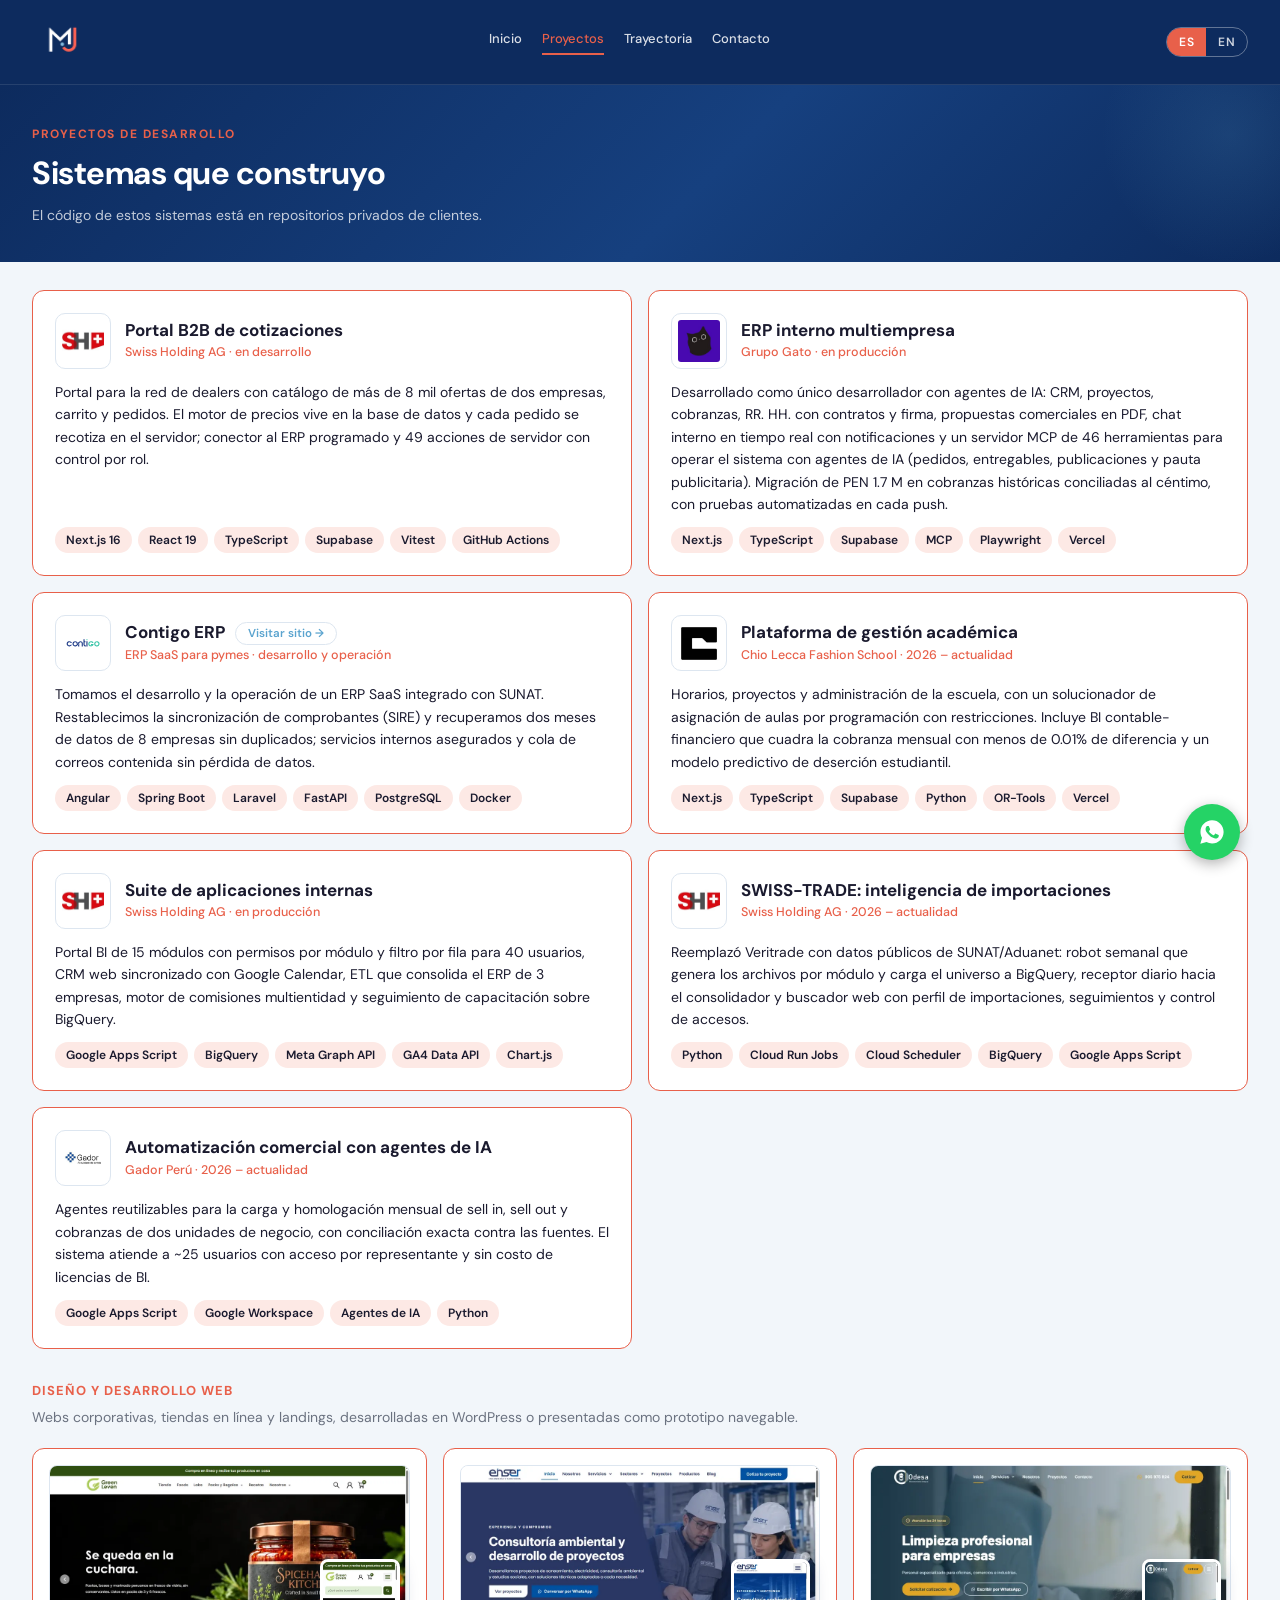
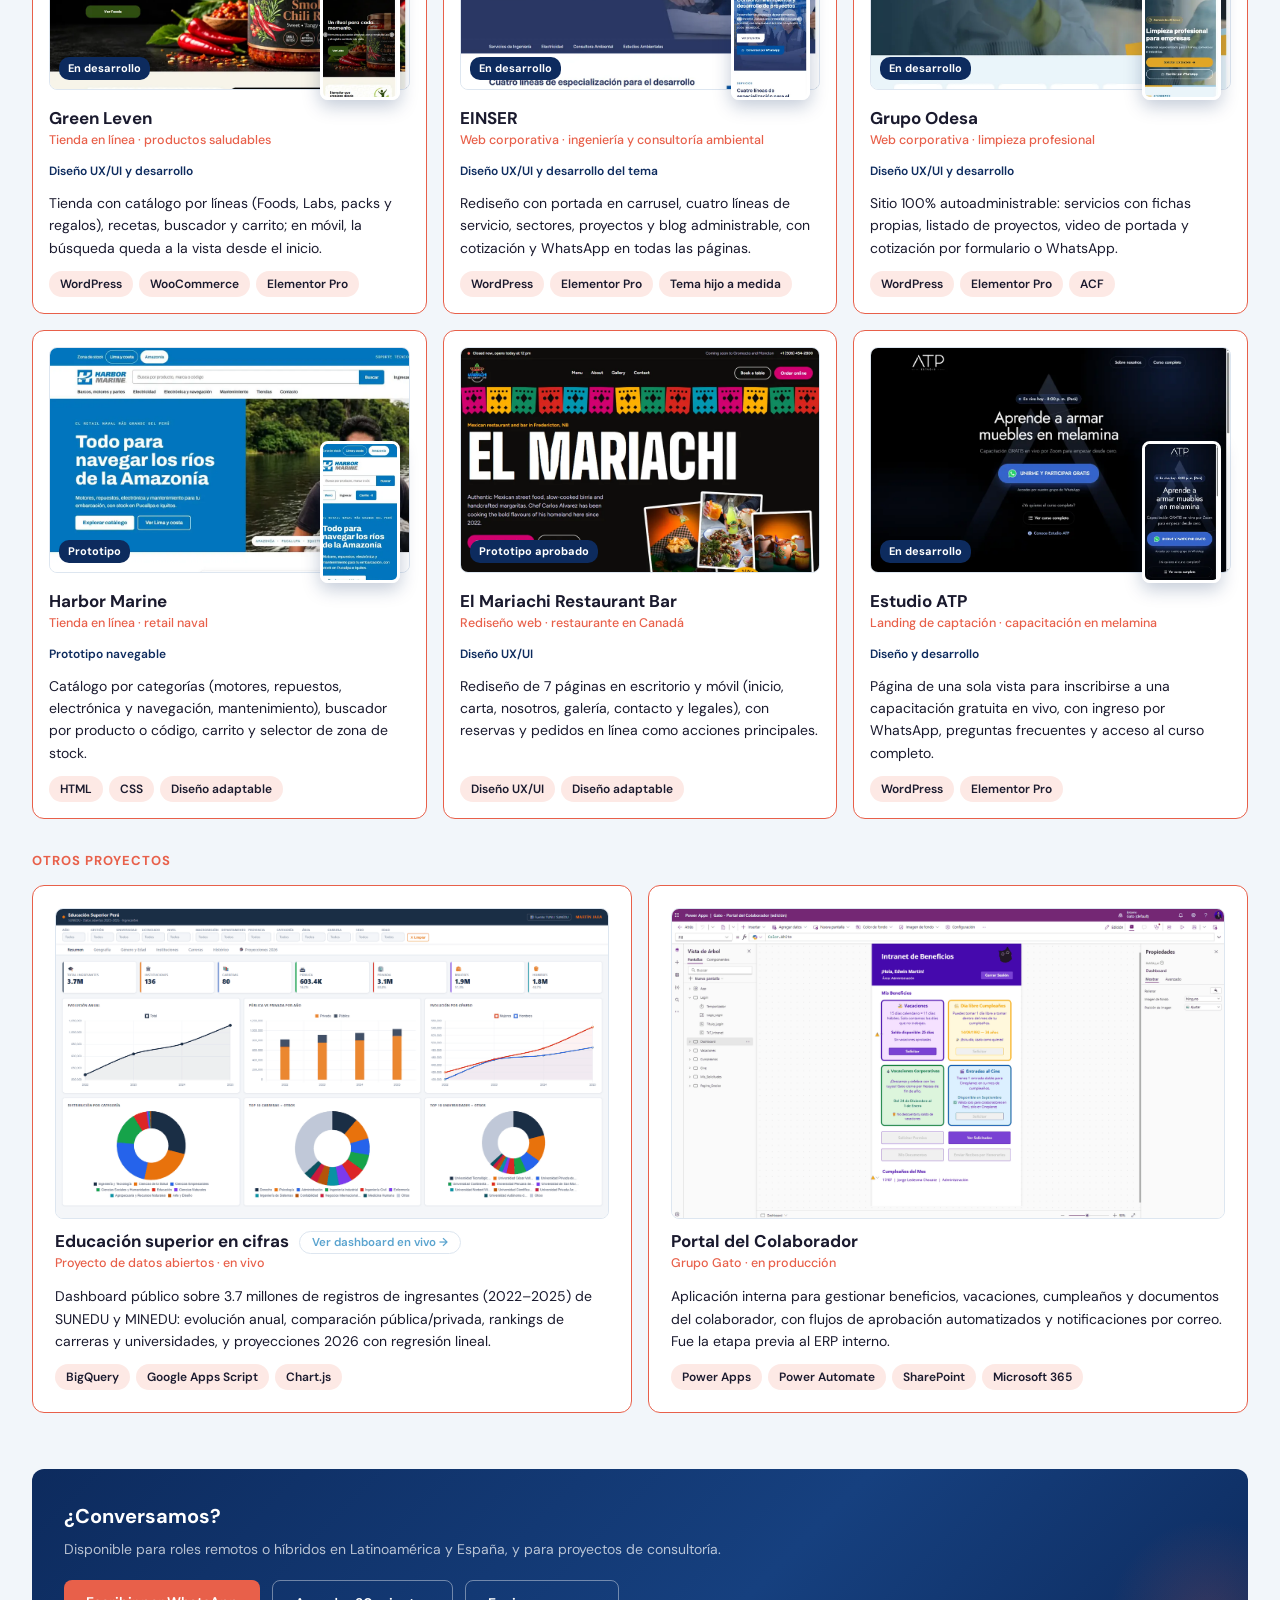
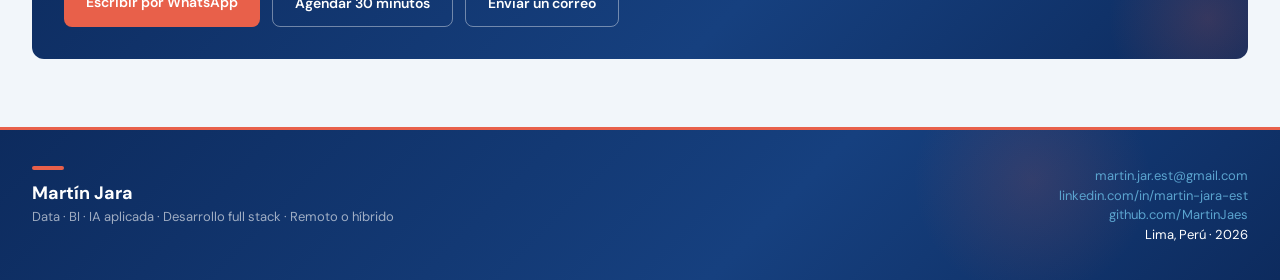
==== commit 2d8e0046: "Proyectos: seccion Diseno y desarrollo web con 6 sitios Co-Authored-By: Claude Opus 5.5 <noreply@ant" ====
--- a/proyectos/index.html
+++ b/proyectos/index.html
@@ -114,6 +114,53 @@
   
 </article>
     </div>
+    <div class="subhead" id="web"><span data-l="es">Diseño y desarrollo web</span><span data-l="en">Web design and development</span></div>
+    <p class="section-intro"><span data-l="es">Webs corporativas, tiendas en línea y landings, desarrolladas en WordPress o presentadas como prototipo navegable.</span><span data-l="en">Corporate websites, online stores and landing pages, built on WordPress or delivered as clickable prototypes.</span></p>
+    <div class="grid-3">
+      <article class="pcard wcard" id="w-greenleven">
+  <div class="wcard-shot"><img class="wcard-desk" src="/Imagenes/web/greenleven-d.webp" width="960" height="600" loading="lazy" decoding="async" alt="Green Leven" onclick="openLightbox(this.src)"><img class="wcard-mob" src="/Imagenes/web/greenleven-m.webp" width="240" height="426" loading="lazy" decoding="async" alt=""><span class="wcard-status"><span data-l="es">En desarrollo</span><span data-l="en">In development</span></span></div>
+  <div><div class="pcard-name">Green Leven</div><div class="pcard-tag"><span data-l="es">Tienda en línea · productos saludables</span><span data-l="en">Online store · healthy products</span></div></div>
+  <div class="wcard-role"><span data-l="es">Diseño UX/UI y desarrollo</span><span data-l="en">UX/UI design and development</span></div>
+  <p class="pcard-desc" data-l="es">Tienda con catálogo por líneas (Foods, Labs, packs y regalos), recetas, buscador y carrito; en móvil, la búsqueda queda a la vista desde el inicio.</p>
+<p class="pcard-desc" data-l="en">Store with a catalog by product line (Foods, Labs, packs and gifts), recipes, search and cart; on mobile, search stays visible from the home page.</p>
+  <div class="chips"><span class="chip">WordPress</span><span class="chip">WooCommerce</span><span class="chip">Elementor Pro</span></div>
+</article><article class="pcard wcard" id="w-einser">
+  <div class="wcard-shot"><img class="wcard-desk" src="/Imagenes/web/einser-d.webp" width="960" height="600" loading="lazy" decoding="async" alt="EINSER" onclick="openLightbox(this.src)"><img class="wcard-mob" src="/Imagenes/web/einser-m.webp" width="240" height="426" loading="lazy" decoding="async" alt=""><span class="wcard-status"><span data-l="es">En desarrollo</span><span data-l="en">In development</span></span></div>
+  <div><div class="pcard-name">EINSER</div><div class="pcard-tag"><span data-l="es">Web corporativa · ingeniería y consultoría ambiental</span><span data-l="en">Corporate website · engineering and environmental consulting</span></div></div>
+  <div class="wcard-role"><span data-l="es">Diseño UX/UI y desarrollo del tema</span><span data-l="en">UX/UI design and theme development</span></div>
+  <p class="pcard-desc" data-l="es">Rediseño con portada en carrusel, cuatro líneas de servicio, sectores, proyectos y blog administrable, con cotización y WhatsApp en todas las páginas.</p>
+<p class="pcard-desc" data-l="en">Redesign with a hero carousel, four service lines, sectors, projects and an editable blog, with quote requests and WhatsApp on every page.</p>
+  <div class="chips"><span class="chip">WordPress</span><span class="chip">Elementor Pro</span><span class="chip"><span data-l="es">Tema hijo a medida</span><span data-l="en">Custom child theme</span></span></div>
+</article><article class="pcard wcard" id="w-odesa">
+  <div class="wcard-shot"><img class="wcard-desk" src="/Imagenes/web/odesa-d.webp" width="960" height="600" loading="lazy" decoding="async" alt="Grupo Odesa" onclick="openLightbox(this.src)"><img class="wcard-mob" src="/Imagenes/web/odesa-m.webp" width="240" height="426" loading="lazy" decoding="async" alt=""><span class="wcard-status"><span data-l="es">En desarrollo</span><span data-l="en">In development</span></span></div>
+  <div><div class="pcard-name">Grupo Odesa</div><div class="pcard-tag"><span data-l="es">Web corporativa · limpieza profesional</span><span data-l="en">Corporate website · professional cleaning</span></div></div>
+  <div class="wcard-role"><span data-l="es">Diseño UX/UI y desarrollo</span><span data-l="en">UX/UI design and development</span></div>
+  <p class="pcard-desc" data-l="es">Sitio 100% autoadministrable: servicios con fichas propias, listado de proyectos, video de portada y cotización por formulario o WhatsApp.</p>
+<p class="pcard-desc" data-l="en">Fully self-managed site: services with their own pages, a project listing, a hero video and quote requests by form or WhatsApp.</p>
+  <div class="chips"><span class="chip">WordPress</span><span class="chip">Elementor Pro</span><span class="chip">ACF</span></div>
+</article><article class="pcard wcard" id="w-harbor">
+  <div class="wcard-shot"><img class="wcard-desk" src="/Imagenes/web/harbor-d.webp" width="960" height="600" loading="lazy" decoding="async" alt="Harbor Marine" onclick="openLightbox(this.src)"><img class="wcard-mob" src="/Imagenes/web/harbor-m.webp" width="240" height="426" loading="lazy" decoding="async" alt=""><span class="wcard-status"><span data-l="es">Prototipo</span><span data-l="en">Prototype</span></span></div>
+  <div><div class="pcard-name">Harbor Marine</div><div class="pcard-tag"><span data-l="es">Tienda en línea · retail naval</span><span data-l="en">Online store · marine retail</span></div></div>
+  <div class="wcard-role"><span data-l="es">Prototipo navegable</span><span data-l="en">Clickable prototype</span></div>
+  <p class="pcard-desc" data-l="es">Catálogo por categorías (motores, repuestos, electrónica y navegación, mantenimiento), buscador por producto o código, carrito y selector de zona de stock.</p>
+<p class="pcard-desc" data-l="en">Catalog by category (engines, parts, electronics and navigation, maintenance), search by product or part number, cart and a stock-zone selector.</p>
+  <div class="chips"><span class="chip">HTML</span><span class="chip">CSS</span><span class="chip"><span data-l="es">Diseño adaptable</span><span data-l="en">Responsive design</span></span></div>
+</article><article class="pcard wcard" id="w-mariachi">
+  <div class="wcard-shot"><img class="wcard-desk" src="/Imagenes/web/mariachi-d.webp" width="960" height="600" loading="lazy" decoding="async" alt="El Mariachi Restaurant Bar" onclick="openLightbox(this.src)"><span class="wcard-status"><span data-l="es">Prototipo aprobado</span><span data-l="en">Approved prototype</span></span></div>
+  <div><div class="pcard-name">El Mariachi Restaurant Bar</div><div class="pcard-tag"><span data-l="es">Rediseño web · restaurante en Canadá</span><span data-l="en">Website redesign · restaurant in Canada</span></div></div>
+  <div class="wcard-role"><span data-l="es">Diseño UX/UI</span><span data-l="en">UX/UI design</span></div>
+  <p class="pcard-desc" data-l="es">Rediseño de 7 páginas en escritorio y móvil (inicio, carta, nosotros, galería, contacto y legales), con reservas y pedidos en línea como acciones principales.</p>
+<p class="pcard-desc" data-l="en">Redesign of 7 pages for desktop and mobile (home, menu, about, gallery, contact and legal), with reservations and online ordering as the main actions.</p>
+  <div class="chips"><span class="chip"><span data-l="es">Diseño UX/UI</span><span data-l="en">UX/UI design</span></span><span class="chip"><span data-l="es">Diseño adaptable</span><span data-l="en">Responsive design</span></span></div>
+</article><article class="pcard wcard" id="w-atp">
+  <div class="wcard-shot"><img class="wcard-desk" src="/Imagenes/web/atp-d.webp" width="960" height="600" loading="lazy" decoding="async" alt="Estudio ATP" onclick="openLightbox(this.src)"><img class="wcard-mob" src="/Imagenes/web/atp-m.webp" width="240" height="426" loading="lazy" decoding="async" alt=""><span class="wcard-status"><span data-l="es">En desarrollo</span><span data-l="en">In development</span></span></div>
+  <div><div class="pcard-name">Estudio ATP</div><div class="pcard-tag"><span data-l="es">Landing de captación · capacitación en melamina</span><span data-l="en">Lead-capture landing · melamine furniture training</span></div></div>
+  <div class="wcard-role"><span data-l="es">Diseño y desarrollo</span><span data-l="en">Design and development</span></div>
+  <p class="pcard-desc" data-l="es">Página de una sola vista para inscribirse a una capacitación gratuita en vivo, con ingreso por WhatsApp, preguntas frecuentes y acceso al curso completo.</p>
+<p class="pcard-desc" data-l="en">Single-view page to sign up for a free live training, with WhatsApp sign-up, FAQ and access to the full course.</p>
+  <div class="chips"><span class="chip">WordPress</span><span class="chip">Elementor Pro</span></div>
+</article>
+    </div>
     <div class="subhead"><span data-l="es">Otros proyectos</span><span data-l="en">More projects</span></div>
     <div class="grid-2">
       <article class="pcard" id="p-opendata">
--- a/assets/site.css
+++ b/assets/site.css
@@ -444,3 +444,10 @@
 .hero::before,.hero::after{z-index:0;}
 @media (max-width:680px){.hero-aurora span{filter:blur(50px);}.hero-aurora .b1{width:320px;height:320px;}.hero-aurora .b2{width:300px;height:300px;}.hero-aurora .b3{width:360px;height:360px;}}
 @media (prefers-reduced-motion:reduce){.hero-aurora span{animation:none;}}
+/* Diseño y desarrollo web */
+.wcard{padding:16px;}
+.wcard-shot{position:relative;margin-bottom:6px;}
+.wcard-desk{display:block;width:100%;height:auto;aspect-ratio:16/10;object-fit:cover;object-position:top;border-radius:8px;border:1px solid var(--bdr);cursor:zoom-in;}
+.wcard-mob{position:absolute;right:10px;bottom:-10px;width:22%;height:auto;aspect-ratio:9/16;object-fit:cover;object-position:top;border-radius:8px;border:3px solid #fff;box-shadow:0 6px 18px rgba(13,43,94,.25);}
+.wcard-status{position:absolute;left:10px;bottom:10px;background:var(--navy);color:#fff;font-size:11px;font-weight:700;padding:3px 9px;border-radius:10px;}
+.wcard-role{font-size:12px;font-weight:600;color:var(--navy);}
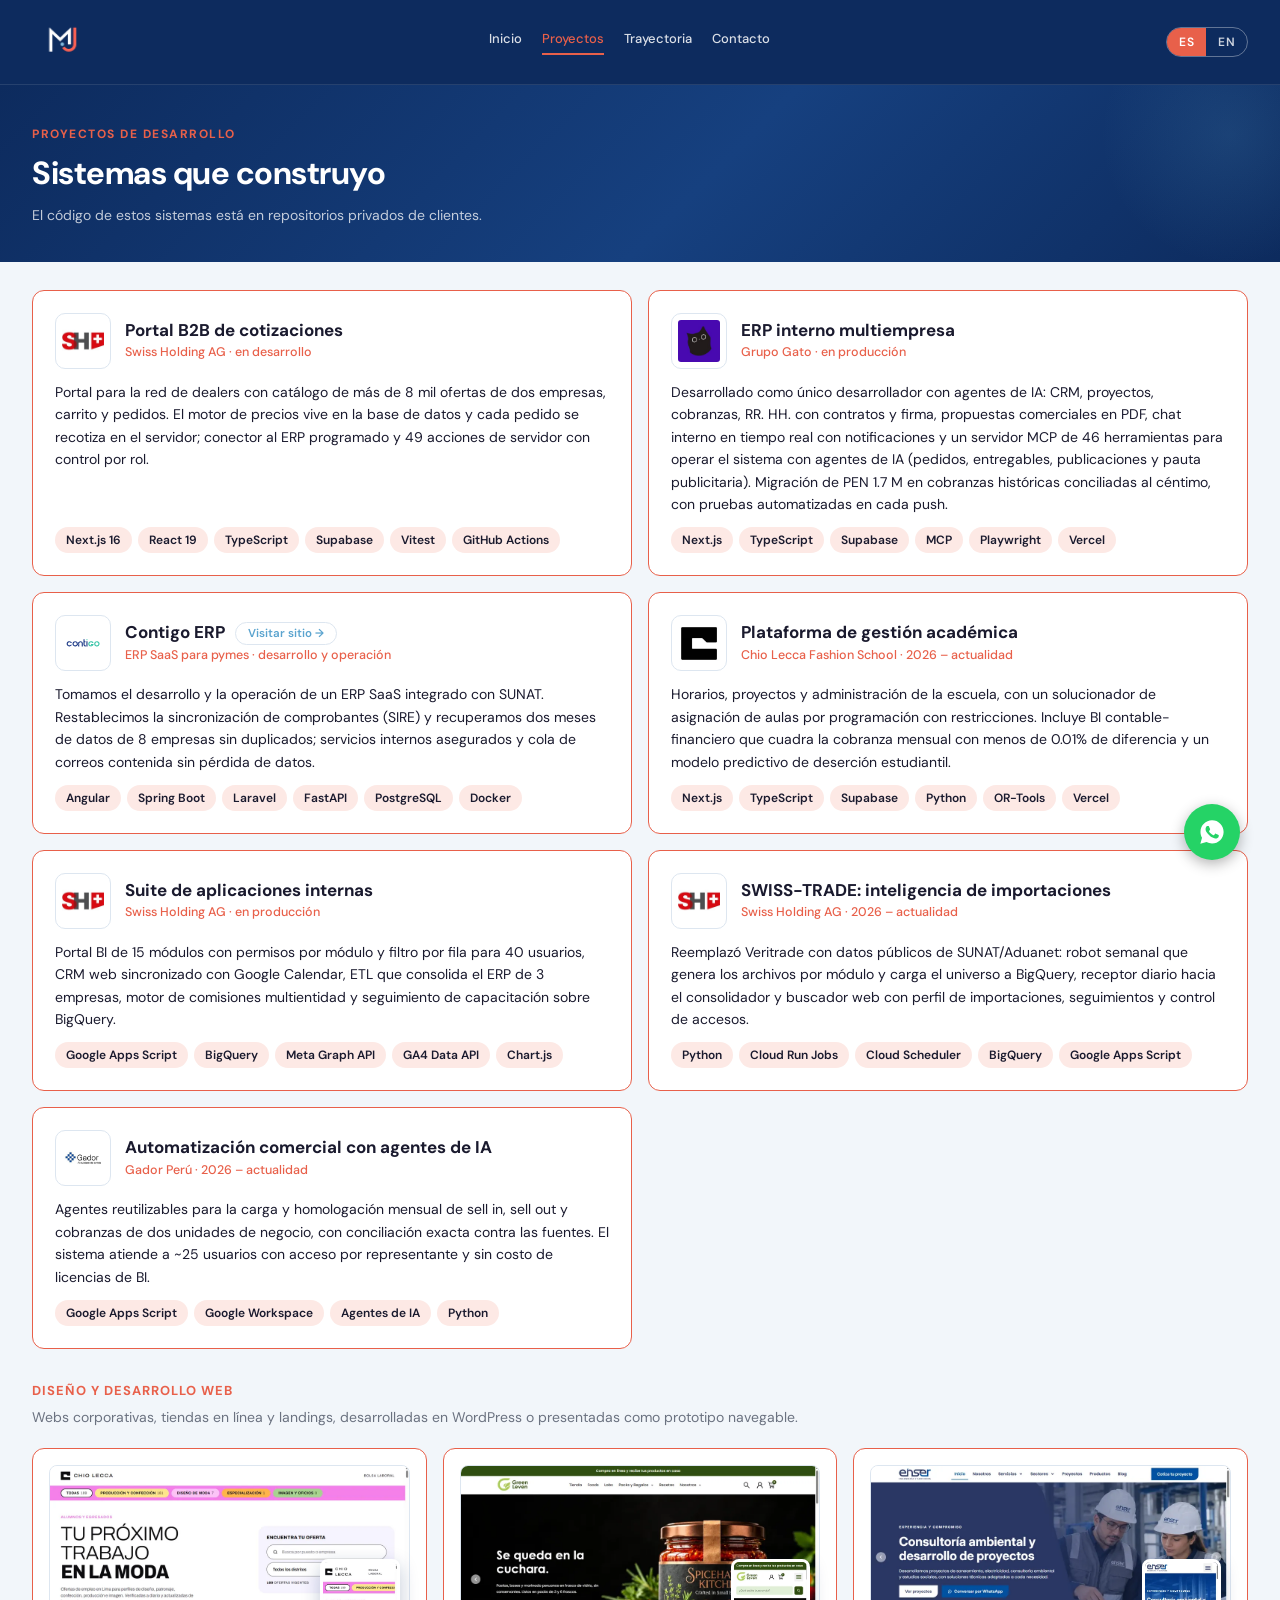
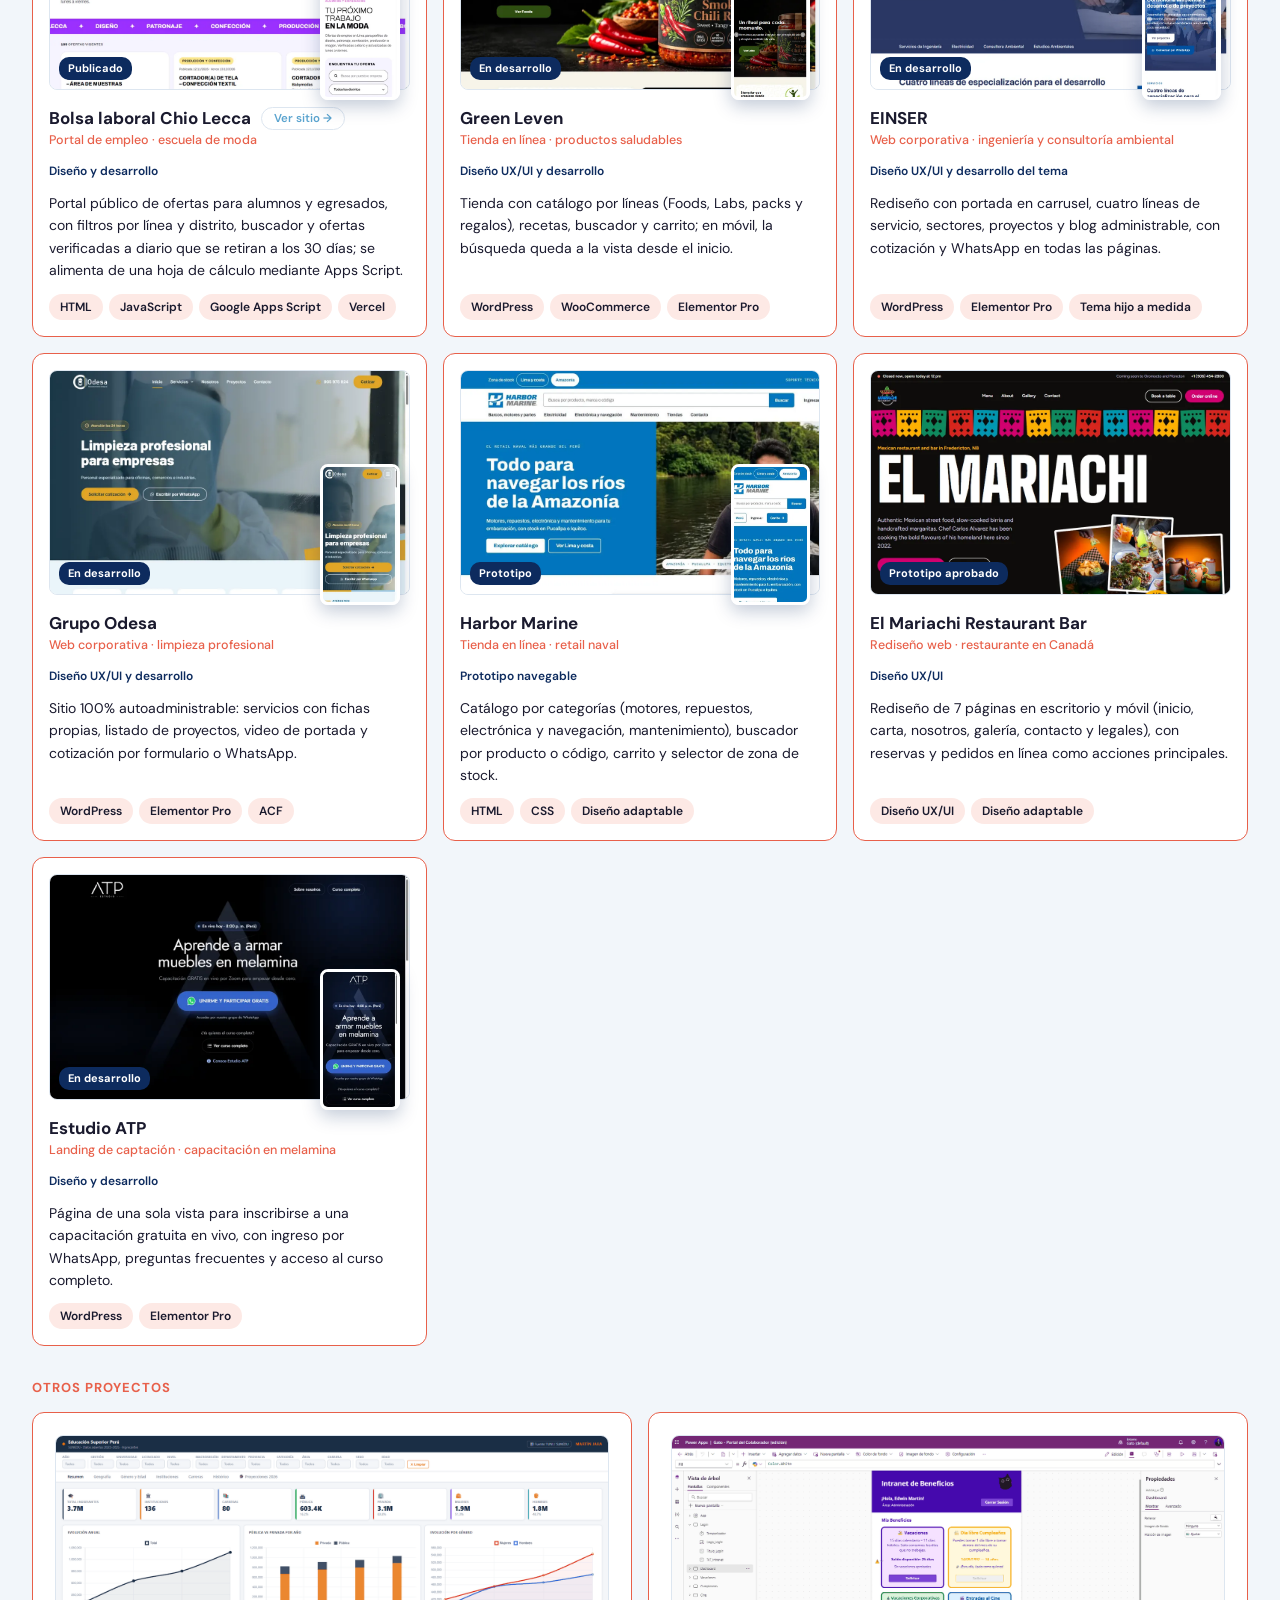
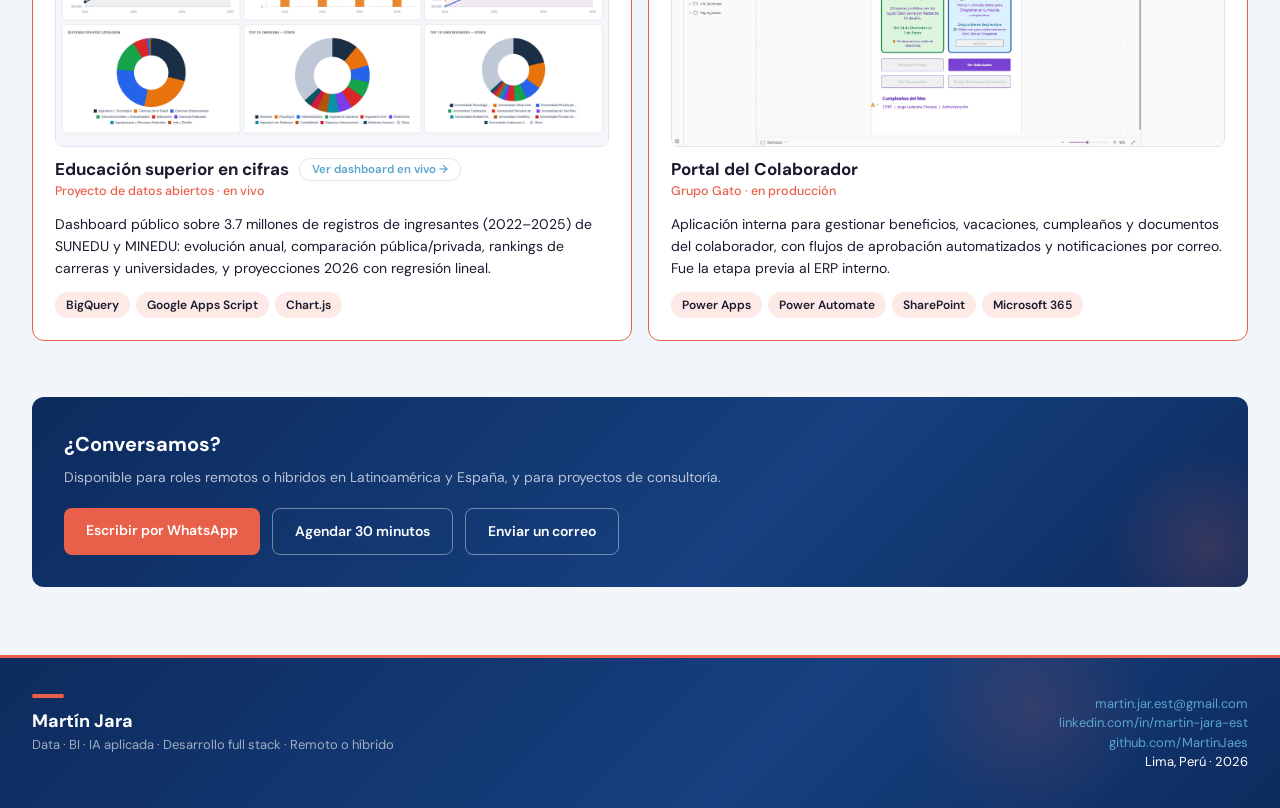
==== commit 5ef7e333: "Proyectos: bolsa laboral publicada en la seccion web; CV v5 Co-Authored-By: Claude Opus 5.5 <noreply" ====
--- a/proyectos/index.html
+++ b/proyectos/index.html
@@ -117,7 +117,14 @@
     <div class="subhead" id="web"><span data-l="es">Diseño y desarrollo web</span><span data-l="en">Web design and development</span></div>
     <p class="section-intro"><span data-l="es">Webs corporativas, tiendas en línea y landings, desarrolladas en WordPress o presentadas como prototipo navegable.</span><span data-l="en">Corporate websites, online stores and landing pages, built on WordPress or delivered as clickable prototypes.</span></p>
     <div class="grid-3">
-      <article class="pcard wcard" id="w-greenleven">
+      <article class="pcard wcard" id="w-bolsa">
+  <div class="wcard-shot"><img class="wcard-desk" src="/Imagenes/web/bolsa-d.webp" width="960" height="600" loading="lazy" decoding="async" alt="Bolsa laboral Chio Lecca" onclick="openLightbox(this.src)"><img class="wcard-mob" src="/Imagenes/web/bolsa-m.webp" width="240" height="426" loading="lazy" decoding="async" alt=""><span class="wcard-status"><span data-l="es">Publicado</span><span data-l="en">Live</span></span></div>
+  <div><div class="pcard-name">Bolsa laboral Chio Lecca <a class="venture-link" href="https://bolsalaboral.chio-lecca.com/" target="_blank" rel="noopener"><span data-l="es">Ver sitio →</span><span data-l="en">Visit site →</span></a></div><div class="pcard-tag"><span data-l="es">Portal de empleo · escuela de moda</span><span data-l="en">Job board · fashion school</span></div></div>
+  <div class="wcard-role"><span data-l="es">Diseño y desarrollo</span><span data-l="en">Design and development</span></div>
+  <p class="pcard-desc" data-l="es">Portal público de ofertas para alumnos y egresados, con filtros por línea y distrito, buscador y ofertas verificadas a diario que se retiran a los 30 días; se alimenta de una hoja de cálculo mediante Apps Script.</p>
+<p class="pcard-desc" data-l="en">Public job board for students and alumni, with filters by field and district, search, and listings verified daily that expire after 30 days; fed from a spreadsheet through Apps Script.</p>
+  <div class="chips"><span class="chip">HTML</span><span class="chip">JavaScript</span><span class="chip">Google Apps Script</span><span class="chip">Vercel</span></div>
+</article><article class="pcard wcard" id="w-greenleven">
   <div class="wcard-shot"><img class="wcard-desk" src="/Imagenes/web/greenleven-d.webp" width="960" height="600" loading="lazy" decoding="async" alt="Green Leven" onclick="openLightbox(this.src)"><img class="wcard-mob" src="/Imagenes/web/greenleven-m.webp" width="240" height="426" loading="lazy" decoding="async" alt=""><span class="wcard-status"><span data-l="es">En desarrollo</span><span data-l="en">In development</span></span></div>
   <div><div class="pcard-name">Green Leven</div><div class="pcard-tag"><span data-l="es">Tienda en línea · productos saludables</span><span data-l="en">Online store · healthy products</span></div></div>
   <div class="wcard-role"><span data-l="es">Diseño UX/UI y desarrollo</span><span data-l="en">UX/UI design and development</span></div>
